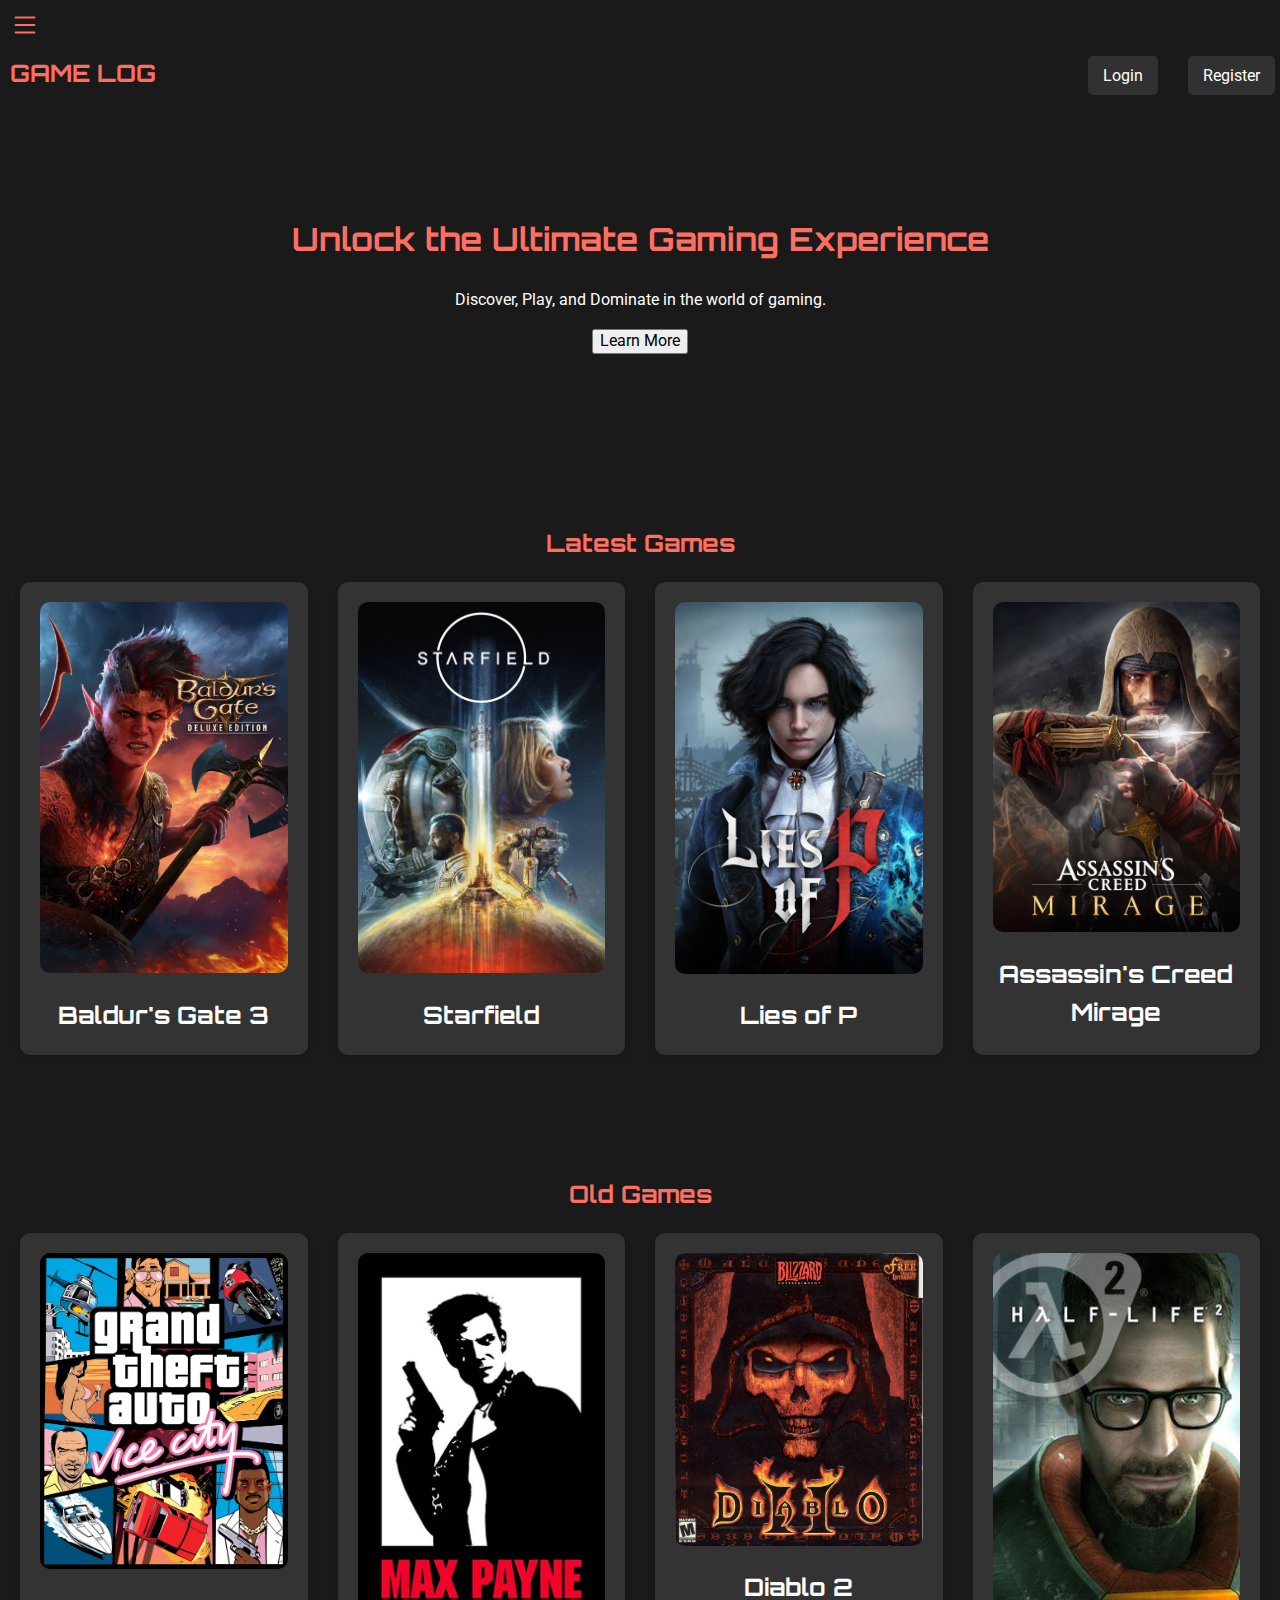
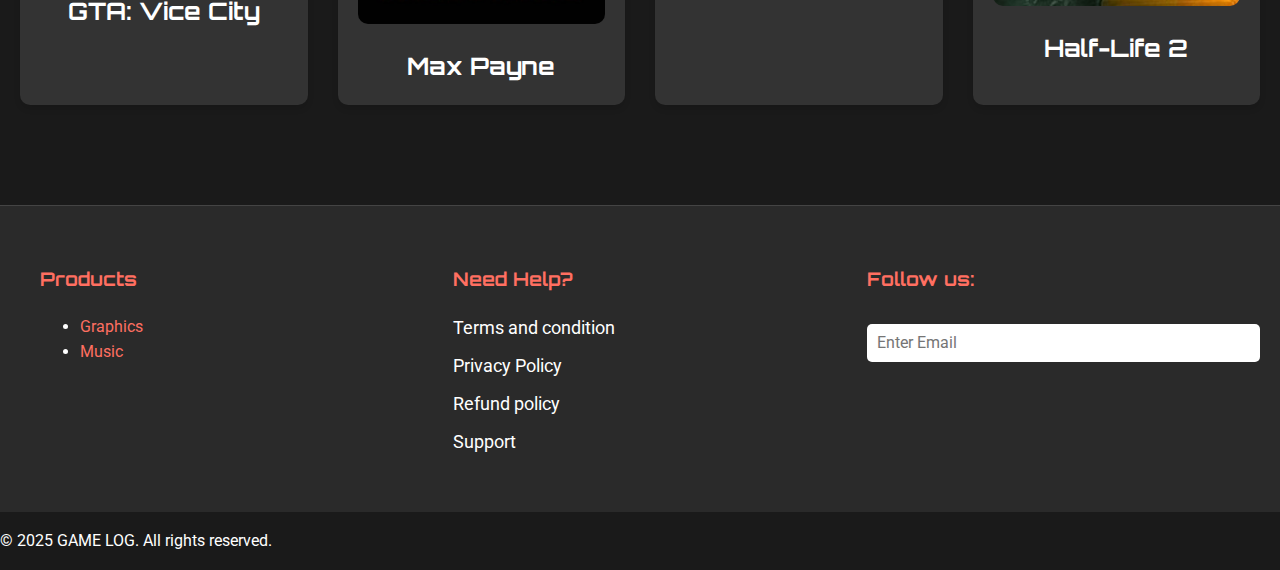
==== FrontEnd/public/index.html @ d9a61497 "fixes" ====
<!DOCTYPE html>
<html lang="en">
<head>
    <meta charset="UTF-8">
    <meta name="viewport" content="width=device-width, initial-scale=1.0">
    <title>Game Log</title>
    <link rel="icon" type="image/x-icon" href="/FrontEnd/public/images/favicon.ico">
    <link rel="stylesheet" href="/FrontEnd/views/layout.css"> <!----  layout.css ПЕРВЫМ -->
    <link rel="stylesheet" href="/FrontEnd/views/styles.css">
    <link href="https://fonts.googleapis.com/css2?family=Orbitron:wght@400;700&family=Roboto:wght@300;400;700&display=swap" rel="stylesheet">
</head>
<body>
    <header>
        <button class="header__menu-toggle" id="menuToggle" aria-label="Toggle Navigation Menu">
            <svg xmlns="http://www.w3.org/2000/svg" width="30" height="30" fill="currentColor" class="bi bi-list" viewBox="0 0 16 16">
                <path fill-rule="evenodd" d="M2.5 12a.5.5 0 0 1 .5-.5h10a.5.5 0 0 1 0 1H3a.5.5 0 0 1-.5-.5zm0-4a.5.5 0 0 1 .5-.5h10a.5.5 0 0 1 0 1H3a.5.5 0 0 1-.5-.5zm0-4a.5.5 0 0 1 .5-.5h10a.5.5 0 0 1 0 1H3a.5.5 0 0 1-.5-.5z"/>
            </svg>
        </button>
        <nav class = "header__nav">
            <a href="/FrontEnd/public/index.html" class="header__logo">GAME LOG</a>
            <ul id="user-nav" class = "header__nav-list">
                <li id="login-button" class = "header__nav-item"><a href="/FrontEnd/public/login.html" class = "header__nav-link">Login</a></li>
                <li id="register-button" class = "header__nav-item"><a href="/FrontEnd/public/register.html" class = "header__nav-link">Register</a></li>
            </ul>
        </nav>
    </header>

    <!-- Sidebar -->
    <aside class="sidebar" id="sidebar">
        <ul class = "sidebar__list">
            <li class = "sidebar__item"><a href="/FrontEnd/public/index.html" class = "sidebar__link">Home</a></li>
            <li class = "sidebar__item"><a href="/FrontEnd/public/allgames.html" class = "sidebar__link">All Games</a></li>
            <li class = "sidebar__item"><a href="/FrontEnd/public/cart.html" class = "sidebar__link">Cart</a></li>
            <li class = "sidebar__item"><a href="/FrontEnd/public/library.html" class = "sidebar__link">Your Account</a></li>
        </ul>
    </aside>

    <div class="container">
      <div class="hero">
          <h1>Unlock the Ultimate Gaming Experience</h1>
          <p>Discover, Play, and Dominate in the world of gaming.</p>
          <button>Learn More</button>
      </div>

      <section class="latest-games">
          <h2>Latest Games</h2>
          <div class="games-grid latest-games__games-grid">
              <div class="game-card latest-games__game-card">
                  <img src="/FrontEnd/images/Baldur's Gate 3.avif" alt="Baldur's Gate 3">
                  <h3>Baldur's Gate 3</h3>
              </div>
              <div class="game-card latest-games__game-card">
                  <img src="/FrontEnd/images/Starfield.jpg" alt="Starfield">
                  <h3>Starfield</h3>
              </div>
              <div class="game-card latest-games__game-card">
                  <img src="/FrontEnd/images/Lies_of_P_logo.jpeg" alt="Lies of P">
                  <h3>Lies of P</h3>
              </div>
              <div class="game-card latest-games__game-card">
                  <img src="/FrontEnd/images/AC_mirage.webp" alt="Assassin's Creed Mirage">
                  <h3>Assassin's Creed Mirage</h3>
              </div>
          </div>
      </section>

      <section class="old-games">
          <h2>Old Games</h2>
          <div class="games-grid old-games__games-grid">
              <div class="game-card old-games__game-card">
                  <img src="/FrontEnd/images/GTA-VC.jpg" alt="GTA: Vice City">
                  <h3>GTA: Vice City</h3>
              </div>
              <div class="game-card old-games__game-card">
                  <img src="/FrontEnd/images/Max Payne.jpg" alt="Max Payne">
                  <h3>Max Payne</h3>
              </div>
              <div class="game-card old-games__game-card">
                  <img src="/FrontEnd/images/diablo2.jpg" alt="Diablo 2">
                  <h3>Diablo 2</h3>
              </div>
              <div class="game-card old-games__game-card">
                  <img src="/FrontEnd/images/HL2.jpg" alt="Half-Life 2">
                  <h3>Half-Life 2</h3>
              </div>
          </div>
      </section>
    </div>

    <footer>
        <div class="footer-menu footer__menu">
            <div class="footer-column footer__column">
                <h3>Products</h3>
                <ul>
                    <li><a href="#">Graphics</a></li>
                    <li><a href="#">Music</a></li>
                </ul>
            </div>
            <div class="footer-column footer__column">
                <h3>Need Help?</h3>
                <ul class = "footer__list">
                    <li class = "footer__item"><a href="#" class = "footer__link">Terms and condition</a></li>
                    <li class = "footer__item"><a href="#" class = "footer__link">Privacy Policy</a></li>
                    <li class = "footer__item"><a href="#" class = "footer__link">Refund policy</a></li>
                    <li class = "footer__item"><a href="#" class = "footer__link">Support</a></li>
                </ul>
            </div>
            <div class="footer-column footer__column">
                <h3>Follow us:</h3>
                <input type="email" placeholder="Enter Email" class = "footer__input">
            </div>
        </div>
        <p>© 2025 GAME LOG. All rights reserved.</p>
    </footer>

    <script src="/FrontEnd/scripts/app.js"></script>
</body>
</html>
---- FrontEnd/views/layout.css ----
/*! normalize.css v8.0.1 | MIT License | github.com/necolas/normalize.css */
 html {
    line-height: 1.15; /* 1 */
    -webkit-text-size-adjust: 100%; /* 2 */
  }
  
  body {
    margin: 0;
  }
  main {
    display: block;
  }
  h1 {
    font-size: 2em;
    margin: 0.67em 0;
  }
  hr {
    box-sizing: content-box; /* 1 */
    height: 0; /* 1 */
    overflow: visible; /* 2 */
  } 
  pre {
    font-family: monospace, monospace; /* 1 */
    font-size: 1em; /* 2 */
  }
  a {
    background-color: transparent;
  }
  abbr[title] {
    border-bottom: none; /* 1 */
    text-decoration: underline; /* 2 */
    text-decoration: underline dotted; /* 2 */
  }
  b,
  strong {
    font-weight: bolder;
  }
  code,
  kbd,
  samp {
    font-family: monospace, monospace; /* 1 */
    font-size: 1em; /* 2 */
  }
  small {
    font-size: 80%;
  }
  sub,
  sup {
    font-size: 75%;
    line-height: 0;
    position: relative;
    vertical-align: baseline;
  }
  
  sub {
    bottom: -0.25em;
  }
  
  sup {
    top: -0.5em;
  }
  img {
    border-style: none;
  } 
  button,
  input,
  optgroup,
  select,
  textarea {
    font-family: inherit; /* 1 */
    font-size: 100%; /* 1 */
    line-height: 1.15; /* 1 */
    margin: 0; /* 2 */
  } 
  button,
  input { /* 1 */
    overflow: visible;
  }
  button,
  select { /* 1 */
    text-transform: none;
  } 
  [type="button"],
  [type="reset"],
  [type="submit"],
  button {
    -webkit-appearance: button;
  } 
  [type="button"]::-moz-focus-inner,
  [type="reset"]::-moz-focus-inner,
  [type="submit"]::-moz-focus-inner,
  button::-moz-focus-inner {
    border-style: none;
    padding: 0;
  } 
  [type="button"]:-moz-focusring,
  [type="reset"]:-moz-focusring,
  [type="submit"]:-moz-focusring,
  button:-moz-focusring {
    outline: 1px dotted ButtonText;
  } 
  fieldset {
    padding: 0.35em 0.75em 0.625em;
  } 
  legend {
    box-sizing: border-box; /* 1 */
    color: inherit; /* 2 */
    display: table; /* 1 */
    max-width: 100%; /* 1 */
    padding: 0; /* 3 */
    white-space: normal; /* 1 */
  } 
  progress {
    vertical-align: baseline;
  }
  textarea {
    overflow: auto;
  }
  [type="checkbox"],
  [type="radio"] {
    box-sizing: border-box; /* 1 */
    padding: 0; /* 2 */
  } 
  [type="number"]::-webkit-inner-spin-button,
  [type="number"]::-webkit-outer-spin-button {
    height: auto;
  }
  [type="search"] {
    -webkit-appearance: textfield; /* 1 */
    outline-offset: -2px; /* 2 */
  } 
  [type="search"]::-webkit-search-decoration {
    -webkit-appearance: none;
  } 
  ::-webkit-file-upload-button {
    -webkit-appearance: button; /* 1 */
    font: inherit; /* 2 */
  } 
  details {
    display: block;
  } 
  summary {
    display: list-item;
  }
  template {
    display: none;
  }

  [hidden] {
    display: none;
  }

/* CSS Variables */
:root {
    --primary-color: #ff6f61;
    --secondary-color: #333;
    --background-color: #1a1a1a;
    --background-color-secondary: #2a2a2a;
    --text-color: #fff;
    --text-color-light: #ccc;
    --text-color-error: #dc3545;
    --font-size-base: 16px;
    --font-family-primary: 'Roboto', sans-serif;
    --font-family-secondary: 'Orbitron', sans-serif;
    --border-radius: 5px;
    --border-radius-large: 10px;
    --border-radius-xlarge: 15px;
    --box-shadow: 0 4px 6px rgba(0, 0, 0, 0.1);
    --box-shadow-hover: 0 8px 12px rgba(0, 0, 0, 0.2);
    --transition: 0.3s ease;
}

/* Global Styles */
body {
    font-family: var(--font-family-primary);
    background-color: var(--background-color);
    color: var(--text-color);
    line-height: 1.6;
    margin: 0;
    padding: 0;
}

a {
    color: var(--primary-color);
    text-decoration: none;
    transition: color var(--transition);
}

a:hover {
    color: #e65a50;
}

h1, h2, h3 {
    font-family: var(--font-family-secondary);
    color: var(--primary-color);
}

/* Header Styles */
.header {
    background: linear-gradient(135deg, var(--background-color), var(--secondary-color));
    padding: 20px;
    box-shadow: var(--box-shadow);
    display: flex;
    justify-content: space-between;
    align-items: center;
    position: relative; /*  Добавлено */
    z-index: 1001;      /*  Добавлено */
}

.header__menu-toggle {
    background: none;
    border: none;
    cursor: pointer;
    padding: 10px;
    margin-right: 10px;
    position: relative;
    z-index: 10;
}

.header__menu-toggle svg {
    fill: var(--text-color);
    transition: fill var(--transition);
}

.header__menu-toggle:hover svg {
    fill: var(--primary-color);
}

.header__nav {
    display: flex;
    align-items: center;
    position: relative;
    flex-grow: 1;
    justify-content: space-between;
}

.header__logo {
    font-family: var(--font-family-secondary);
    font-size: 24px;
    font-weight: 700;
    color: var(--primary-color);
    margin-left: 10px;
    text-align: center;
    text-decoration: none;
}

.header__nav-list {
    list-style-type: none;
    margin: 0;
    padding: 0;
    display: flex;
    gap: 20px;
}

.header__nav-item {
    margin-top: 5px;
}

.header__nav-link {
    color: var(--text-color);
    text-decoration: none;
    font-weight: 400;
    padding: 10px 15px;
    background-color: rgba(255, 255, 255, 0.1);
    border-radius: var(--border-radius);
    transition: background-color var(--transition);
    margin: 0 5px;
}

.header__nav-link:hover {
    color: var(--primary-color);
    background-color: var(--primary-color);
}

/* Sidebar Styles */
.sidebar {
    position: fixed;
    top: 0;
    left: -250px;
    width: 250px;
    height: 100%;
    background-color: var(--background-color-secondary);
    padding-top: 20px;
    transition: left var(--transition);
    z-index: 1000;
}

.sidebar.open {
    left: 0;
}

.sidebar__list {
    list-style-type: none;
    margin: 0;
    padding: 0;
}

.sidebar__item {
    margin: 10px 0;
}

.sidebar__link {
    display: block;
    color: var(--text-color);
    text-decoration: none;
    padding: 15px;
    font-size: 1.2em;
    transition: background-color var(--transition);
}

.sidebar__link:hover {
    background-color: var(--primary-color);
}

/* Footer Styles */
.footer {
    text-align: center;
    padding: 20px;
    background-color: var(--secondary-color);
    color: var(--text-color);
    margin-top: 50px;
}

.footer__menu {
    display: flex;
    justify-content: space-between;
    padding: 40px 20px;
    background-color: var(--background-color-secondary);
    border-top: 1px solid #444;
    margin-top: 50px;
}

.footer__column {
    flex: 1;
    padding: 0 20px;
}

.footer__column-title {
    font-size: 1.5em;
    margin-bottom: 20px;
    color: var(--primary-color);
    font-family: var(--font-family-secondary);
}

.footer__list {
    list-style-type: none;
    padding: 0;
}

.footer__item {
    margin: 10px 0;
}

.footer__link {
    color: var(--text-color);
    text-decoration: none;
    font-size: 1.1em;
    transition: color var(--transition);
}

.footer__link:hover {
    color: var(--primary-color);
}

.footer__input {
    width: 100%;
    padding: 10px;
    border: none;
    border-radius: var(--border-radius);
    font-size: 1em;
    margin-top: 10px;
}

/* Search Container Styles */
.search-container {
    display: flex;
    align-items: center;
    border-radius: var(--border-radius);
    overflow: hidden;
    border: 1px solid #444;
    transition: border-color var(--transition);
    margin-left: auto;
}

.search-container:focus-within {
    border-color: var(--primary-color);
}

.search-container__input {
    padding: 10px 15px;
    border: none;
    background-color: transparent;
    color: var(--text-color);
    font-size: 1em;
    flex-grow: 1;
}

.search-container__input::placeholder {
    color: var(--text-color-light);
}

.search-container__input:focus {
    outline: none;
}

.search-container__button {
    padding: 10px;
    border: none;
    background-color: transparent;
    color: var(--text-color);
    cursor: pointer;
    transition: background-color var(--transition);
}

.search-container__button:hover {
    background-color: var(--secondary-color);
}

.search-container__button svg {
    fill: var(--text-color);
}
---- FrontEnd/views/styles.css ----
/* Hero section */
.hero {
    text-align: center;
    padding: 100px 20px;
    background: url('/FrontEnd/images/hero-bg.jpg') no-repeat center center/cover;
    color: var(--text-color);
}

.hero__title {
    font-size: 3em;
    margin: 0;
    font-family: var(--font-family-secondary);
}

.hero__paragraph {
    font-size: 1.5em;
    margin: 20px 0;
}

.hero__button {
    padding: 15px 30px;
    font-size: 1.2em;
    background-color: var(--primary-color);
    color: var(--text-color);
    border: none;
    border-radius: var(--border-radius);
    cursor: pointer;
    transition: background-color var(--transition);
}

.hero__button:hover {
    background-color: #e65a50;
}

/* Latest games section */
.latest-games {
    padding: 50px 20px;
    text-align: center;
}

.latest-games__title {
    font-size: 2.5em;
    margin-bottom: 40px;
    font-family: var(--font-family-secondary);
}

.latest-games .games-grid {
    display: grid;
    grid-template-columns: repeat(auto-fit, minmax(250px, 1fr));
    gap: 30px;
}

.latest-games .game-card {
    background-color: var(--secondary-color);
    padding: 20px;
    border-radius: var(--border-radius-large);
    box-shadow: var(--box-shadow);
    transition: transform var(--transition), box-shadow var(--transition);
}

.latest-games .game-card:hover {
    transform: translateY(-10px);
    box-shadow: var(--box-shadow-hover);
}

.latest-games .game-card img {
    width: 100%;
    border-radius: var(--border-radius-large);
}

.latest-games .game-card h3 {
    margin: 15px 0 0;
    font-size: 1.5em;
    color: var(--text-color);
}

/* Old games section */
.old-games {
    padding: 50px 20px;
    text-align: center;
}

.old-games__title {
    font-size: 2.5em;
    margin-bottom: 40px;
    font-family: var(--font-family-secondary);
}

.old-games .games-grid {
    display: grid;
    grid-template-columns: repeat(auto-fit, minmax(250px, 1fr));
    gap: 30px;
}

.old-games .game-card {
    background-color: var(--secondary-color);
    padding: 20px;
    border-radius: var(--border-radius-large);
    box-shadow: var(--box-shadow);
    transition: transform var(--transition), box-shadow var(--transition);
}

.old-games .game-card:hover {
    transform: translateY(-10px);
    box-shadow: var(--box-shadow-hover);
}

.old-games .game-card img {
    width: 100%;
    border-radius: var(--border-radius-large);
}

.old-games .game-card h3 {
    margin: 15px 0 0;
    font-size: 1.5em;
    color: var(--text-color);
}
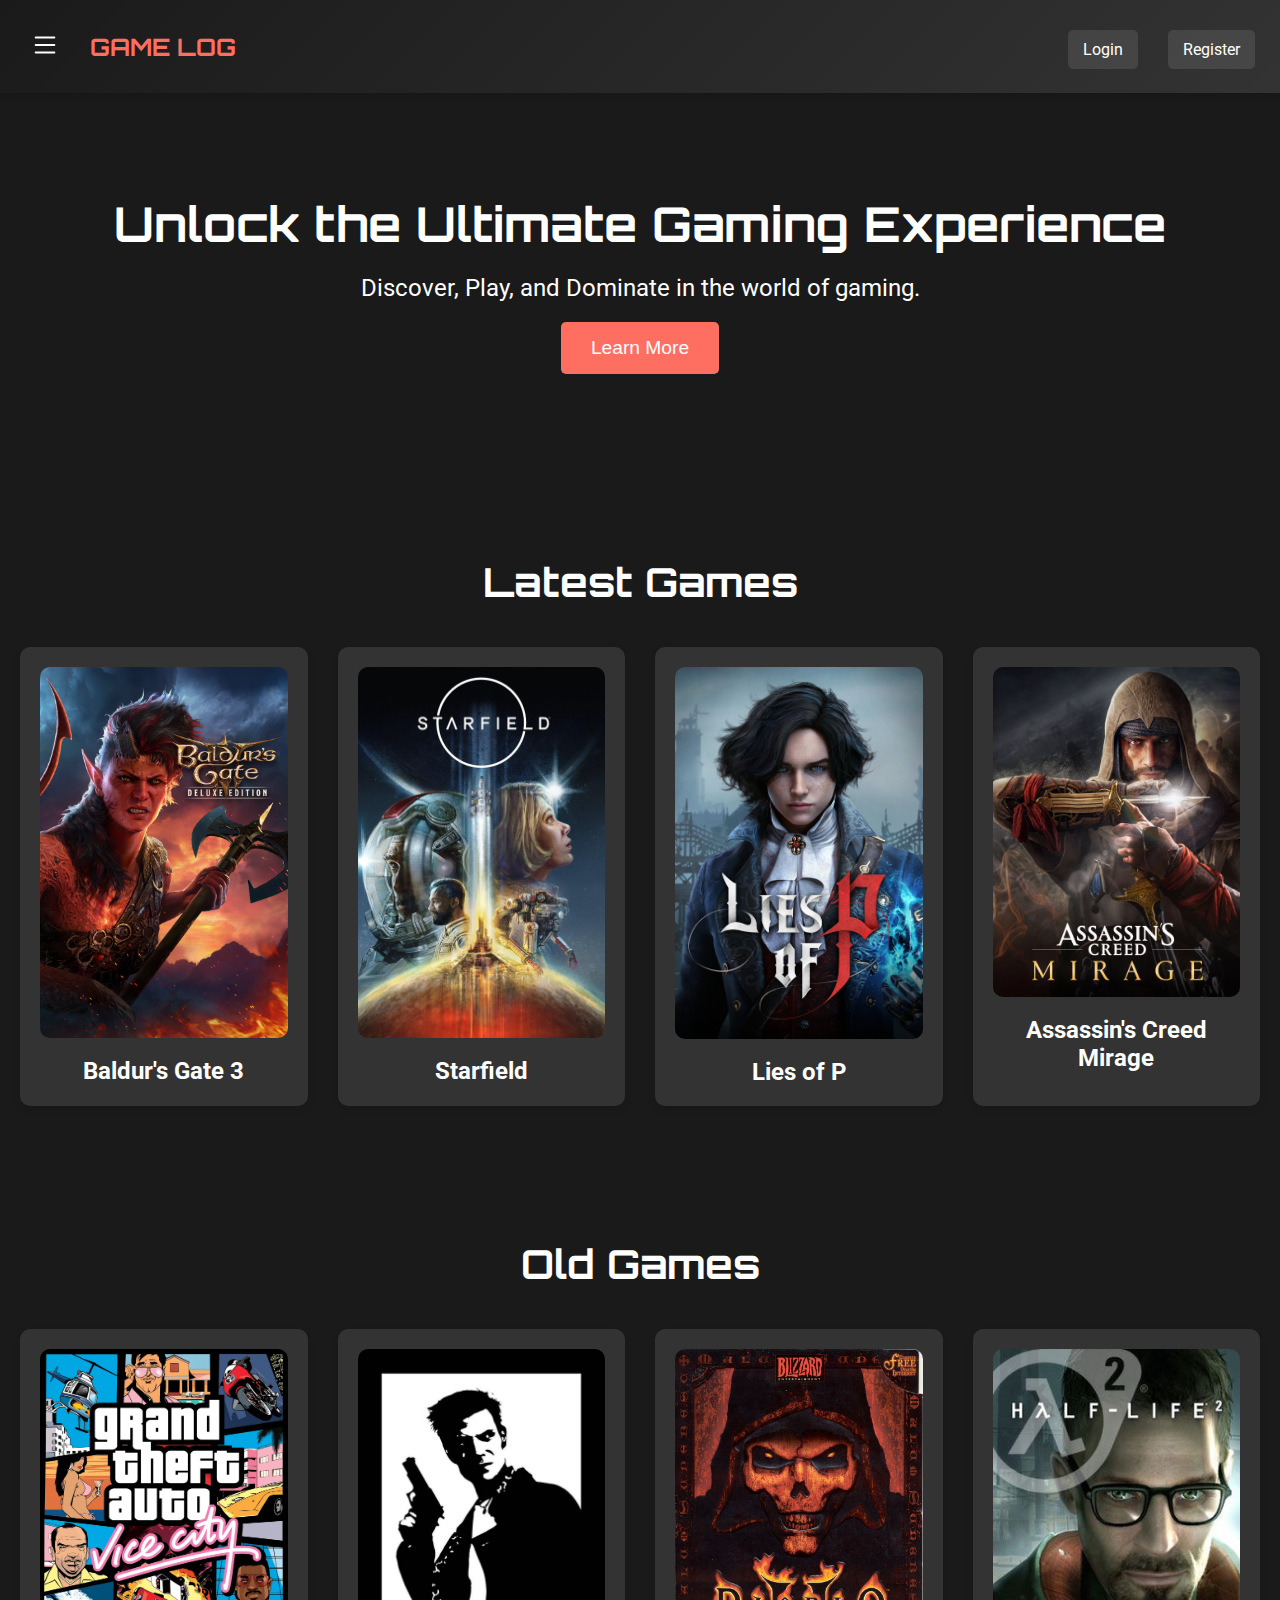
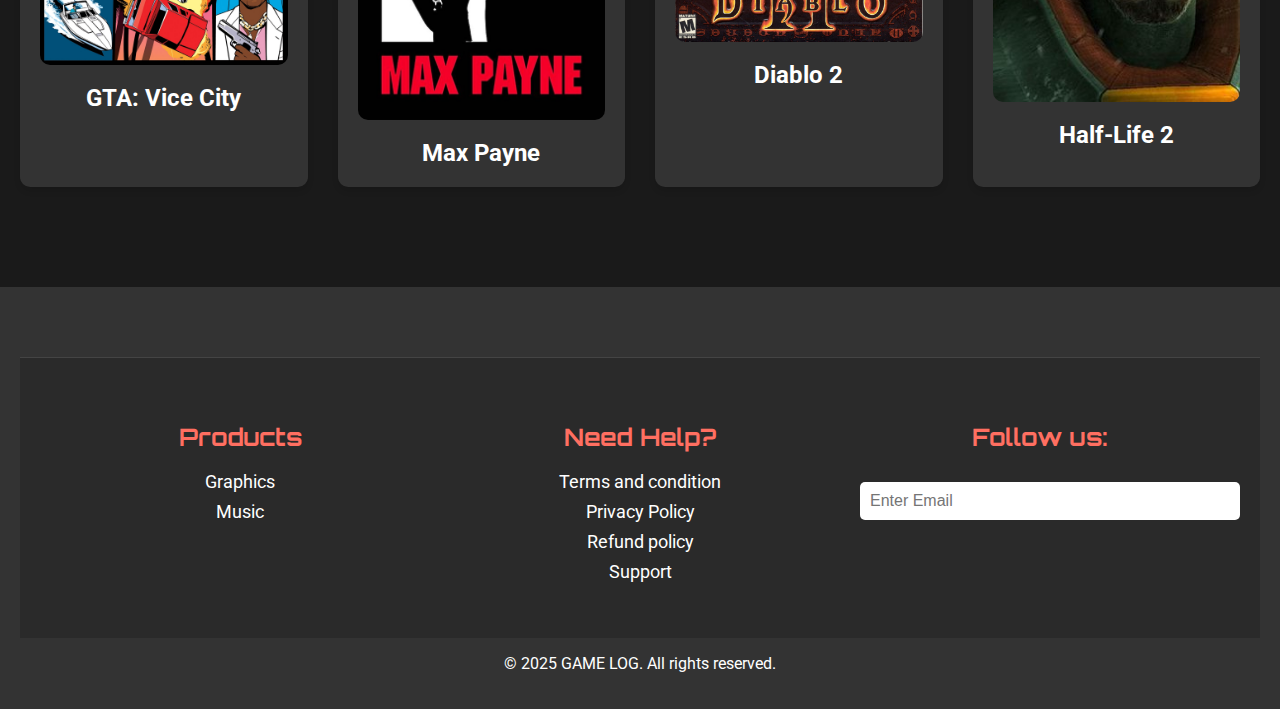
==== commit 9066fff7: "Fix bugs and rollback changes" ====
--- a/FrontEnd/public/index.html
+++ b/FrontEnd/public/index.html
@@ -5,109 +5,106 @@
     <meta name="viewport" content="width=device-width, initial-scale=1.0">
     <title>Game Log</title>
     <link rel="icon" type="image/x-icon" href="/FrontEnd/public/images/favicon.ico">
-    <link rel="stylesheet" href="/FrontEnd/views/layout.css"> <!----  layout.css ПЕРВЫМ -->
     <link rel="stylesheet" href="/FrontEnd/views/styles.css">
     <link href="https://fonts.googleapis.com/css2?family=Orbitron:wght@400;700&family=Roboto:wght@300;400;700&display=swap" rel="stylesheet">
 </head>
 <body>
     <header>
-        <button class="header__menu-toggle" id="menuToggle" aria-label="Toggle Navigation Menu">
+        <button class="menu-toggle" id="menuToggle" aria-label="Toggle Navigation Menu">
             <svg xmlns="http://www.w3.org/2000/svg" width="30" height="30" fill="currentColor" class="bi bi-list" viewBox="0 0 16 16">
                 <path fill-rule="evenodd" d="M2.5 12a.5.5 0 0 1 .5-.5h10a.5.5 0 0 1 0 1H3a.5.5 0 0 1-.5-.5zm0-4a.5.5 0 0 1 .5-.5h10a.5.5 0 0 1 0 1H3a.5.5 0 0 1-.5-.5zm0-4a.5.5 0 0 1 .5-.5h10a.5.5 0 0 1 0 1H3a.5.5 0 0 1-.5-.5z"/>
             </svg>
         </button>
-        <nav class = "header__nav">
-            <a href="/FrontEnd/public/index.html" class="header__logo">GAME LOG</a>
-            <ul id="user-nav" class = "header__nav-list">
-                <li id="login-button" class = "header__nav-item"><a href="/FrontEnd/public/login.html" class = "header__nav-link">Login</a></li>
-                <li id="register-button" class = "header__nav-item"><a href="/FrontEnd/public/register.html" class = "header__nav-link">Register</a></li>
+        <nav>
+            <a href="/FrontEnd/public/index.html" class="logo">GAME LOG</a>
+            <ul id="user-nav">
+                <li id="login-button"><a href="/FrontEnd/public/login.html">Login</a></li>
+                <li id="register-button"><a href="/FrontEnd/public/register.html">Register</a></li>
             </ul>
         </nav>
     </header>
 
     <!-- Sidebar -->
     <aside class="sidebar" id="sidebar">
-        <ul class = "sidebar__list">
-            <li class = "sidebar__item"><a href="/FrontEnd/public/index.html" class = "sidebar__link">Home</a></li>
-            <li class = "sidebar__item"><a href="/FrontEnd/public/allgames.html" class = "sidebar__link">All Games</a></li>
-            <li class = "sidebar__item"><a href="/FrontEnd/public/cart.html" class = "sidebar__link">Cart</a></li>
-            <li class = "sidebar__item"><a href="/FrontEnd/public/library.html" class = "sidebar__link">Your Account</a></li>
+        <ul>
+            <li><a href="/FrontEnd/public/index.html">Home</a></li>
+            <li><a href="/FrontEnd/public/allgames.html">All Games</a></li>
+            <li><a href="/FrontEnd/public/cart.html">Cart</a></li>
+            <li><a href="/FrontEnd/public/library.html">Your Account</a></li>
         </ul>
     </aside>
 
-    <div class="container">
-      <div class="hero">
-          <h1>Unlock the Ultimate Gaming Experience</h1>
-          <p>Discover, Play, and Dominate in the world of gaming.</p>
-          <button>Learn More</button>
-      </div>
-
-      <section class="latest-games">
-          <h2>Latest Games</h2>
-          <div class="games-grid latest-games__games-grid">
-              <div class="game-card latest-games__game-card">
-                  <img src="/FrontEnd/images/Baldur's Gate 3.avif" alt="Baldur's Gate 3">
-                  <h3>Baldur's Gate 3</h3>
-              </div>
-              <div class="game-card latest-games__game-card">
-                  <img src="/FrontEnd/images/Starfield.jpg" alt="Starfield">
-                  <h3>Starfield</h3>
-              </div>
-              <div class="game-card latest-games__game-card">
-                  <img src="/FrontEnd/images/Lies_of_P_logo.jpeg" alt="Lies of P">
-                  <h3>Lies of P</h3>
-              </div>
-              <div class="game-card latest-games__game-card">
-                  <img src="/FrontEnd/images/AC_mirage.webp" alt="Assassin's Creed Mirage">
-                  <h3>Assassin's Creed Mirage</h3>
-              </div>
-          </div>
-      </section>
-
-      <section class="old-games">
-          <h2>Old Games</h2>
-          <div class="games-grid old-games__games-grid">
-              <div class="game-card old-games__game-card">
-                  <img src="/FrontEnd/images/GTA-VC.jpg" alt="GTA: Vice City">
-                  <h3>GTA: Vice City</h3>
-              </div>
-              <div class="game-card old-games__game-card">
-                  <img src="/FrontEnd/images/Max Payne.jpg" alt="Max Payne">
-                  <h3>Max Payne</h3>
-              </div>
-              <div class="game-card old-games__game-card">
-                  <img src="/FrontEnd/images/diablo2.jpg" alt="Diablo 2">
-                  <h3>Diablo 2</h3>
-              </div>
-              <div class="game-card old-games__game-card">
-                  <img src="/FrontEnd/images/HL2.jpg" alt="Half-Life 2">
-                  <h3>Half-Life 2</h3>
-              </div>
-          </div>
-      </section>
+    <div class="hero">
+        <h1>Unlock the Ultimate Gaming Experience</h1>
+        <p>Discover, Play, and Dominate in the world of gaming.</p>
+        <button>Learn More</button>
     </div>
 
+    <section class="latest-games">
+        <h2>Latest Games</h2>
+        <div class="games-grid">
+            <div class="game-card">
+                <img src="/FrontEnd/images/Baldur's Gate 3.avif" alt="Baldur's Gate 3">
+                <h3>Baldur's Gate 3</h3>
+            </div>
+            <div class="game-card">
+                <img src="/FrontEnd/images/Starfield.jpg" alt="Starfield">
+                <h3>Starfield</h3>
+            </div>
+            <div class="game-card">
+                <img src="/FrontEnd/images/Lies_of_P_logo.jpeg" alt="Lies of P">
+                <h3>Lies of P</h3>
+            </div>
+            <div class="game-card">
+                <img src="/FrontEnd/images/AC_mirage.webp" alt="Assassin's Creed Mirage">
+                <h3>Assassin's Creed Mirage</h3>
+            </div>
+        </div>
+    </section>
+
+    <section class="old-games">
+        <h2>Old Games</h2>
+        <div class="games-grid">
+            <div class="game-card">
+                <img src="/FrontEnd/images/GTA-VC.jpg" alt="GTA: Vice City">
+                <h3>GTA: Vice City</h3>
+            </div>
+            <div class="game-card">
+                <img src="/FrontEnd/images/Max Payne.jpg" alt="Max Payne">
+                <h3>Max Payne</h3>
+            </div>
+            <div class="game-card">
+                <img src="/FrontEnd/images/diablo2.jpg" alt="Diablo 2">
+                <h3>Diablo 2</h3>
+            </div>
+            <div class="game-card">
+                <img src="/FrontEnd/images/HL2.jpg" alt="Half-Life 2">
+                <h3>Half-Life 2</h3>
+            </div>
+        </div>
+    </section>
+
     <footer>
-        <div class="footer-menu footer__menu">
-            <div class="footer-column footer__column">
+        <div class="footer-menu">
+            <div class="footer-column">
                 <h3>Products</h3>
                 <ul>
                     <li><a href="#">Graphics</a></li>
                     <li><a href="#">Music</a></li>
                 </ul>
             </div>
-            <div class="footer-column footer__column">
+            <div class="footer-column">
                 <h3>Need Help?</h3>
-                <ul class = "footer__list">
-                    <li class = "footer__item"><a href="#" class = "footer__link">Terms and condition</a></li>
-                    <li class = "footer__item"><a href="#" class = "footer__link">Privacy Policy</a></li>
-                    <li class = "footer__item"><a href="#" class = "footer__link">Refund policy</a></li>
-                    <li class = "footer__item"><a href="#" class = "footer__link">Support</a></li>
+                <ul>
+                    <li><a href="#">Terms and condition</a></li>
+                    <li><a href="#">Privacy Policy</a></li>
+                    <li><a href="#">Refund policy</a></li>
+                    <li><a href="#">Support</a></li>
                 </ul>
             </div>
-            <div class="footer-column footer__column">
+            <div class="footer-column">
                 <h3>Follow us:</h3>
-                <input type="email" placeholder="Enter Email" class = "footer__input">
+                <input type="email" placeholder="Enter Email">
             </div>
         </div>
         <p>© 2025 GAME LOG. All rights reserved.</p>
--- a/FrontEnd/views/styles.css
+++ b/FrontEnd/views/styles.css
@@ -1,34 +1,178 @@
+/* Global styles */
+body {
+    font-family: 'Roboto', sans-serif;
+    margin: 0;
+    padding: 0;
+    background-color: #1a1a1a;
+    color: #fff;
+}
+
+header {
+    background: linear-gradient(135deg, #1a1a1a, #333);
+    padding: 20px;
+    box-shadow: 0 4px 6px rgba(0, 0, 0, 0.1);
+    position: relative;
+    display: flex;
+    justify-content: space-between;
+    align-items: center;
+}
+
+
+/* Styles for the menu toggle button */
+header .menu-toggle {
+    background: none;
+    border: none;
+    cursor: pointer;
+    padding: 10px;
+    margin-right: 10px;
+    position: relative;
+    z-index: 10; /*Ensure button is above other elements*/
+}
+
+header .menu-toggle svg {
+    fill: #fff;
+    transition: fill 0.3s;
+}
+
+header .menu-toggle:hover svg {
+    fill: #ff6f61;
+}
+
+nav {
+    display: flex;
+    align-items: center;
+    position: relative;
+    flex-grow: 1;
+    justify-content: space-between;
+}
+
+nav .logo {
+    font-family: 'Orbitron', sans-serif;
+    font-size: 24px;
+    font-weight: 700;
+    color: #ff6f61;
+    margin-left: 10px;
+    text-align: center;
+    text-decoration: none;
+}
+
+nav ul {
+    list-style-type: none;
+    margin: 0;
+    padding: 0;
+    display: flex;
+    gap: 20px;
+}
+nav ul li {
+    margin-top: 5px;
+}
+
+nav ul li a {
+    color: #fff;
+    text-decoration: none;
+    font-weight: 400;
+    transition: color 0.3s;
+     padding: 10px 15px;
+    background-color: rgba(255, 255, 255, 0.1);
+    border-radius: 5px;
+    transition: background-color 0.3s;
+    margin: 0 5px;
+}
+
+nav ul li a:hover {
+    color: #ff6f61;
+    background-color: #ff6f61;
+}
+
+nav input {
+    padding: 5px;
+    border: none;
+    border-radius: 5px;
+}
+
+
+/* Sidebar */
+.sidebar {
+    position: fixed;
+    top: 0;
+    left: -250px;
+    width: 250px;
+    height: 100%;
+    background-color: #2a2a2a;
+    padding-top: 20px;
+    transition: left 0.3s ease;
+    z-index: 1000; /* Ensure the sidebar is on top */
+}
+
+.sidebar.open {
+    left: 0;
+}
+
+.sidebar ul {
+    list-style-type: none;
+    margin: 0;
+    padding: 0;
+}
+
+.sidebar ul li {
+    margin: 10px 0;
+}
+
+.sidebar ul li a {
+    display: block;
+    color: #fff;
+    text-decoration: none;
+    padding: 15px;
+    font-size: 1.2em;
+    transition: background-color 0.3s;
+}
+
+.sidebar ul li a:hover {
+    background-color: #ff6f61;
+}
+
+.sidebar .close-btn {
+    position: absolute;
+    top: 20px;
+    right: 20px;
+    font-size: 2em;
+    color: #fff;
+    background: none;
+    border: none;
+    cursor: pointer;
+}
+
 /* Hero section */
 .hero {
     text-align: center;
     padding: 100px 20px;
     background: url('/FrontEnd/images/hero-bg.jpg') no-repeat center center/cover;
-    color: var(--text-color);
-}
-
-.hero__title {
+    color: #fff;
+}
+
+.hero h1 {
     font-size: 3em;
     margin: 0;
-    font-family: var(--font-family-secondary);
-}
-
-.hero__paragraph {
+    font-family: 'Orbitron', sans-serif;
+}
+
+.hero p {
     font-size: 1.5em;
     margin: 20px 0;
 }
 
-.hero__button {
+.hero button {
     padding: 15px 30px;
     font-size: 1.2em;
-    background-color: var(--primary-color);
-    color: var(--text-color);
-    border: none;
-    border-radius: var(--border-radius);
+    background-color: #ff6f61;
+    color: #fff;
+    border: none;
+    border-radius: 5px;
     cursor: pointer;
-    transition: background-color var(--transition);
-}
-
-.hero__button:hover {
+    transition: background-color 0.3s;
+}
+
+.hero button:hover {
     background-color: #e65a50;
 }
 
@@ -38,40 +182,39 @@
     text-align: center;
 }
 
-.latest-games__title {
+.latest-games h2 {
     font-size: 2.5em;
     margin-bottom: 40px;
-    font-family: var(--font-family-secondary);
-}
-
-.latest-games .games-grid {
+    font-family: 'Orbitron', sans-serif;
+}
+
+.games-grid {
     display: grid;
     grid-template-columns: repeat(auto-fit, minmax(250px, 1fr));
     gap: 30px;
 }
 
-.latest-games .game-card {
-    background-color: var(--secondary-color);
+.game-card {
+    background-color: #333;
     padding: 20px;
-    border-radius: var(--border-radius-large);
-    box-shadow: var(--box-shadow);
-    transition: transform var(--transition), box-shadow var(--transition);
-}
-
-.latest-games .game-card:hover {
+    border-radius: 10px;
+    box-shadow: 0 4px 6px rgba(0, 0, 0, 0.1);
+    transition: transform 0.3s, box-shadow 0.3s;
+}
+
+.game-card:hover {
     transform: translateY(-10px);
-    box-shadow: var(--box-shadow-hover);
-}
-
-.latest-games .game-card img {
+    box-shadow: 0 8px 12px rgba(0, 0, 0, 0.2);
+}
+
+.game-card img {
     width: 100%;
-    border-radius: var(--border-radius-large);
-}
-
-.latest-games .game-card h3 {
+    border-radius: 10px;
+}
+
+.game-card h3 {
     margin: 15px 0 0;
     font-size: 1.5em;
-    color: var(--text-color);
 }
 
 /* Old games section */
@@ -80,38 +223,125 @@
     text-align: center;
 }
 
-.old-games__title {
+.old-games h2 {
     font-size: 2.5em;
     margin-bottom: 40px;
-    font-family: var(--font-family-secondary);
-}
-
-.old-games .games-grid {
-    display: grid;
-    grid-template-columns: repeat(auto-fit, minmax(250px, 1fr));
-    gap: 30px;
-}
-
-.old-games .game-card {
-    background-color: var(--secondary-color);
+    font-family: 'Orbitron', sans-serif;
+}
+
+.games-list {
+    display: flex;
+    justify-content: center;
+    gap: 20px;
+}
+
+.game-item {
+    background-color: #333;
+    padding: 15px 30px;
+    border-radius: 10px;
+    font-size: 1.2em;
+    box-shadow: 0 4px 6px rgba(0, 0, 0, 0.1);
+    transition: transform 0.3s, box-shadow 0.3s;
+}
+
+.game-item:hover {
+    transform: translateY(-5px);
+    box-shadow: 0 8px 12px rgba(0, 0, 0, 0.2);
+}
+
+/* Footer */
+.footer-menu {
+    display: flex;
+    justify-content: space-between;
+    padding: 40px 20px;
+    background-color: #2a2a2a;
+    border-top: 1px solid #444;
+    margin-top: 50px;
+}
+
+.footer-column {
+    flex: 1;
+    padding: 0 20px;
+}
+
+.footer-column h3 {
+    font-size: 1.5em;
+    margin-bottom: 20px;
+    color: #ff6f61;
+    font-family: 'Orbitron', sans-serif;
+}
+
+.footer-column ul {
+    list-style-type: none;
+    padding: 0;
+}
+
+.footer-column ul li {
+    margin: 10px 0;
+}
+
+.footer-column ul li a {
+    color: #fff;
+    text-decoration: none;
+    font-size: 1.1em;
+    transition: color 0.3s;
+}
+
+.footer-column ul li a:hover {
+    color: #ff6f61;
+}
+
+.footer-column input[type="email"] {
+    width: 100%;
+    padding: 10px;
+    border: none;
+    border-radius: 5px;
+    font-size: 1em;
+    margin-top: 10px;
+}
+
+/* Footer text */
+footer {
+    text-align: center;
     padding: 20px;
-    border-radius: var(--border-radius-large);
-    box-shadow: var(--box-shadow);
-    transition: transform var(--transition), box-shadow var(--transition);
-}
-
-.old-games .game-card:hover {
-    transform: translateY(-10px);
-    box-shadow: var(--box-shadow-hover);
-}
-
-.old-games .game-card img {
-    width: 100%;
-    border-radius: var(--border-radius-large);
-}
-
-.old-games .game-card h3 {
-    margin: 15px 0 0;
-    font-size: 1.5em;
-    color: var(--text-color);
+    background-color: #333;
+    color: #fff;
+    margin-top: 50px;
+}
+.carousel {
+    display: flex;
+    align-items: center;
+    position: relative;
+    overflow: hidden; /* Hide overflowing items */
+}
+
+
+.prev-btn,
+.next-btn {
+    background: none;
+    border: none;
+    cursor: pointer;
+    position: absolute;
+    top: 50%;
+    transform: translateY(-50%);
+    padding: 10px;
+    transition: background-color 0.3s;
+}
+
+.prev-btn {
+    left: 0;
+}
+
+.next-btn {
+    right: 0;
+}
+
+.prev-btn:hover,
+.next-btn:hover {
+    background-color: rgba(255, 255, 255, 0.1);
+}
+
+.prev-btn svg,
+.next-btn svg {
+    fill: #fff;
 }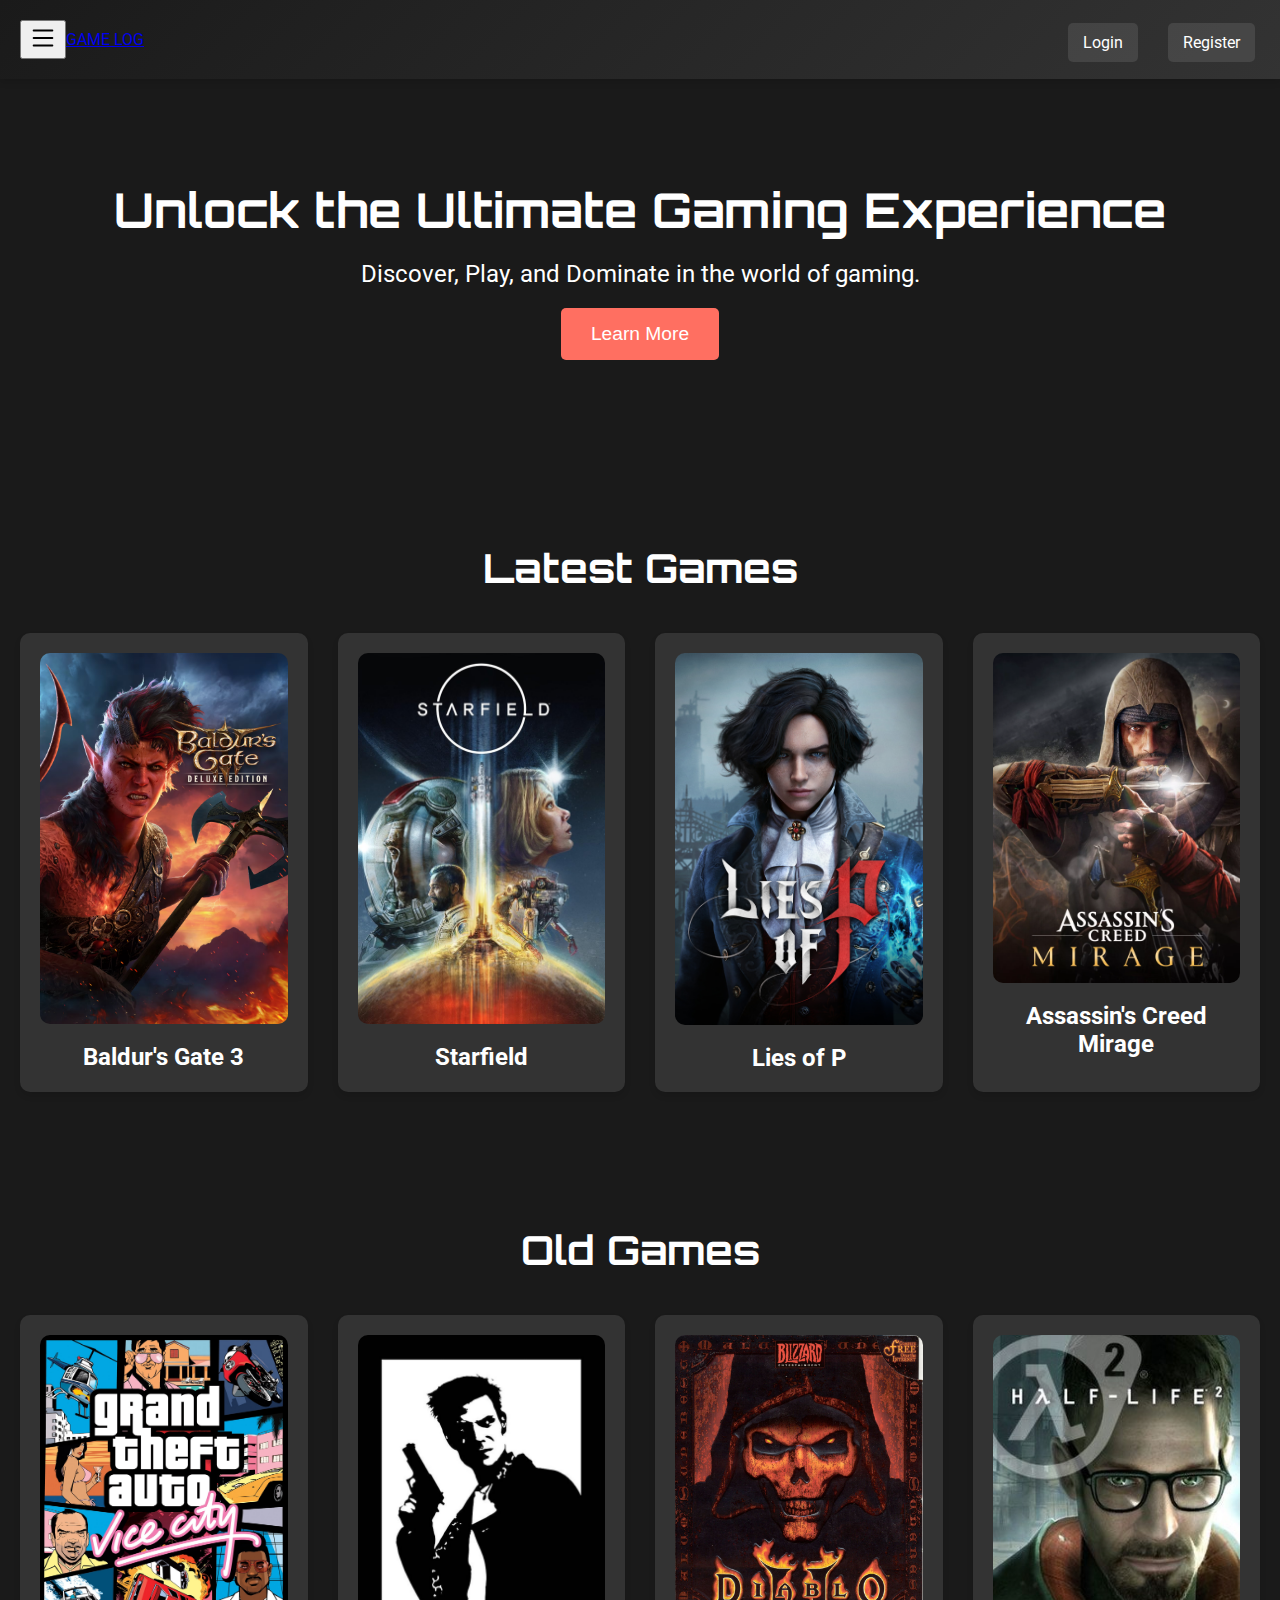
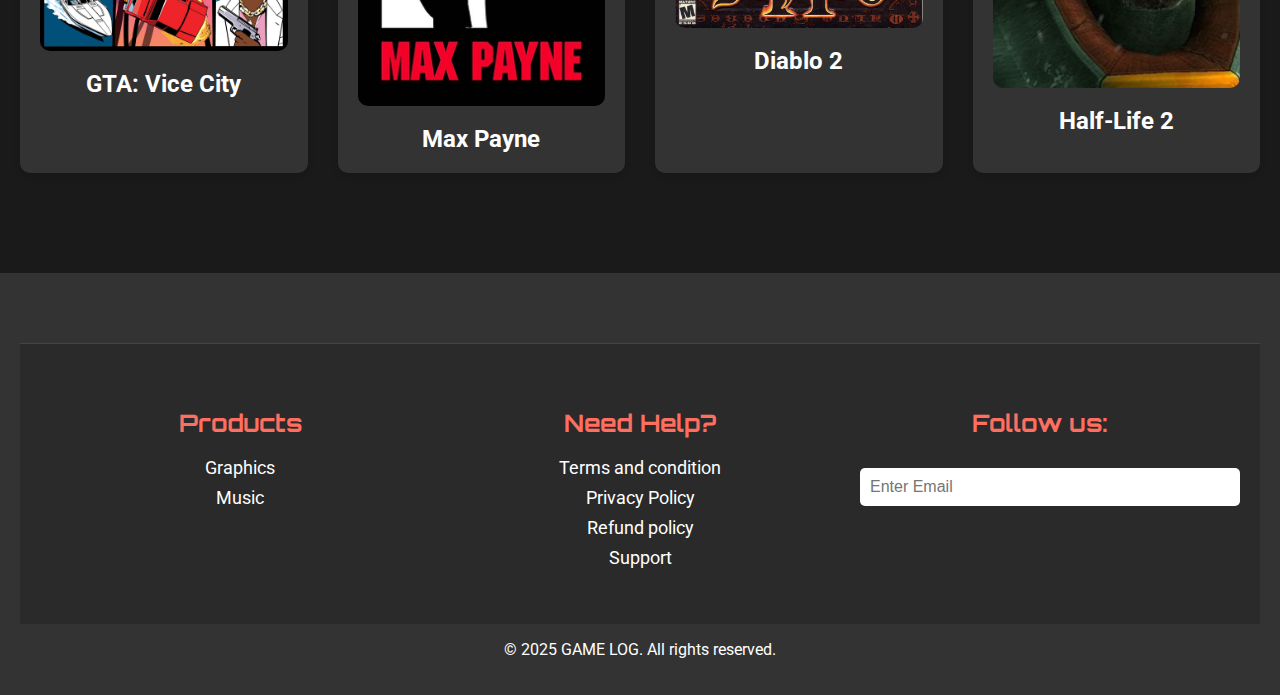
==== commit 2d8f74f0: "implemented-orderPage/paymentPage." ====
--- a/FrontEnd/public/index.html
+++ b/FrontEnd/public/index.html
@@ -5,106 +5,110 @@
     <meta name="viewport" content="width=device-width, initial-scale=1.0">
     <title>Game Log</title>
     <link rel="icon" type="image/x-icon" href="/FrontEnd/public/images/favicon.ico">
+    <link rel="stylesheet" href="/FrontEnd/views/layout.css"> <!----  layout.css ПЕРВЫМ -->
     <link rel="stylesheet" href="/FrontEnd/views/styles.css">
     <link href="https://fonts.googleapis.com/css2?family=Orbitron:wght@400;700&family=Roboto:wght@300;400;700&display=swap" rel="stylesheet">
 </head>
 <body>
     <header>
-        <button class="menu-toggle" id="menuToggle" aria-label="Toggle Navigation Menu">
+        <button class="header__menu-toggle" id="menuToggle" aria-label="Toggle Navigation Menu">
             <svg xmlns="http://www.w3.org/2000/svg" width="30" height="30" fill="currentColor" class="bi bi-list" viewBox="0 0 16 16">
                 <path fill-rule="evenodd" d="M2.5 12a.5.5 0 0 1 .5-.5h10a.5.5 0 0 1 0 1H3a.5.5 0 0 1-.5-.5zm0-4a.5.5 0 0 1 .5-.5h10a.5.5 0 0 1 0 1H3a.5.5 0 0 1-.5-.5zm0-4a.5.5 0 0 1 .5-.5h10a.5.5 0 0 1 0 1H3a.5.5 0 0 1-.5-.5z"/>
             </svg>
         </button>
-        <nav>
-            <a href="/FrontEnd/public/index.html" class="logo">GAME LOG</a>
-            <ul id="user-nav">
-                <li id="login-button"><a href="/FrontEnd/public/login.html">Login</a></li>
-                <li id="register-button"><a href="/FrontEnd/public/register.html">Register</a></li>
+        <nav class = "header__nav">
+            <a href="/FrontEnd/public/index.html" class="header__logo">GAME LOG</a>
+            <ul id="user-nav" class = "header__nav-list">
+                <li id="login-button" class = "header__nav-item"><a href="/FrontEnd/public/login.html" class = "header__nav-link">Login</a></li>
+                <li id="register-button" class = "header__nav-item"><a href="/FrontEnd/public/register.html" class = "header__nav-link">Register</a></li>
             </ul>
         </nav>
     </header>
 
     <!-- Sidebar -->
     <aside class="sidebar" id="sidebar">
-        <ul>
-            <li><a href="/FrontEnd/public/index.html">Home</a></li>
-            <li><a href="/FrontEnd/public/allgames.html">All Games</a></li>
-            <li><a href="/FrontEnd/public/cart.html">Cart</a></li>
-            <li><a href="/FrontEnd/public/library.html">Your Account</a></li>
+        <ul class = "sidebar__list">
+            <li class = "sidebar__item"><a href="/FrontEnd/public/index.html" class = "sidebar__link">Home</a></li>
+            <li class = "sidebar__item"><a href="/FrontEnd/public/allgames.html" class = "sidebar__link">All Games</a></li>
+            <li class = "sidebar__item"><a href="/FrontEnd/public/cart.html" class = "sidebar__link">Cart</a></li>
+            <li class = "sidebar__item"><a href="/FrontEnd/public/order.html" class = "sidebar__link">Orders</a></li>
+            <li class = "sidebar__item"><a href="/FrontEnd/public/library.html" class = "sidebar__link">Your Account</a></li>
         </ul>
     </aside>
 
-    <div class="hero">
-        <h1>Unlock the Ultimate Gaming Experience</h1>
-        <p>Discover, Play, and Dominate in the world of gaming.</p>
-        <button>Learn More</button>
+    <div class="container">
+      <div class="hero">
+          <h1>Unlock the Ultimate Gaming Experience</h1>
+          <p>Discover, Play, and Dominate in the world of gaming.</p>
+          <button>Learn More</button>
+      </div>
+
+      <section class="latest-games">
+          <h2>Latest Games</h2>
+          <div class="games-grid latest-games__games-grid">
+              <div class="game-card latest-games__game-card">
+                  <img src="/FrontEnd/images/Baldur's Gate 3.avif" alt="Baldur's Gate 3">
+                  <h3>Baldur's Gate 3</h3>
+              </div>
+              <div class="game-card latest-games__game-card">
+                  <img src="/FrontEnd/images/Starfield.jpg" alt="Starfield">
+                  <h3>Starfield</h3>
+              </div>
+              <div class="game-card latest-games__game-card">
+                  <img src="/FrontEnd/images/Lies_of_P_logo.jpeg" alt="Lies of P">
+                  <h3>Lies of P</h3>
+              </div>
+              <div class="game-card latest-games__game-card">
+                  <img src="/FrontEnd/images/AC_mirage.webp" alt="Assassin's Creed Mirage">
+                  <h3>Assassin's Creed Mirage</h3>
+              </div>
+          </div>
+      </section>
+
+      <section class="old-games">
+          <h2>Old Games</h2>
+          <div class="games-grid old-games__games-grid">
+              <div class="game-card old-games__game-card">
+                  <img src="/FrontEnd/images/GTA-VC.jpg" alt="GTA: Vice City">
+                  <h3>GTA: Vice City</h3>
+              </div>
+              <div class="game-card old-games__game-card">
+                  <img src="/FrontEnd/images/Max Payne.jpg" alt="Max Payne">
+                  <h3>Max Payne</h3>
+              </div>
+              <div class="game-card old-games__game-card">
+                  <img src="/FrontEnd/images/diablo2.jpg" alt="Diablo 2">
+                  <h3>Diablo 2</h3>
+              </div>
+              <div class="game-card old-games__game-card">
+                  <img src="/FrontEnd/images/HL2.jpg" alt="Half-Life 2">
+                  <h3>Half-Life 2</h3>
+              </div>
+          </div>
+      </section>
     </div>
 
-    <section class="latest-games">
-        <h2>Latest Games</h2>
-        <div class="games-grid">
-            <div class="game-card">
-                <img src="/FrontEnd/images/Baldur's Gate 3.avif" alt="Baldur's Gate 3">
-                <h3>Baldur's Gate 3</h3>
-            </div>
-            <div class="game-card">
-                <img src="/FrontEnd/images/Starfield.jpg" alt="Starfield">
-                <h3>Starfield</h3>
-            </div>
-            <div class="game-card">
-                <img src="/FrontEnd/images/Lies_of_P_logo.jpeg" alt="Lies of P">
-                <h3>Lies of P</h3>
-            </div>
-            <div class="game-card">
-                <img src="/FrontEnd/images/AC_mirage.webp" alt="Assassin's Creed Mirage">
-                <h3>Assassin's Creed Mirage</h3>
-            </div>
-        </div>
-    </section>
-
-    <section class="old-games">
-        <h2>Old Games</h2>
-        <div class="games-grid">
-            <div class="game-card">
-                <img src="/FrontEnd/images/GTA-VC.jpg" alt="GTA: Vice City">
-                <h3>GTA: Vice City</h3>
-            </div>
-            <div class="game-card">
-                <img src="/FrontEnd/images/Max Payne.jpg" alt="Max Payne">
-                <h3>Max Payne</h3>
-            </div>
-            <div class="game-card">
-                <img src="/FrontEnd/images/diablo2.jpg" alt="Diablo 2">
-                <h3>Diablo 2</h3>
-            </div>
-            <div class="game-card">
-                <img src="/FrontEnd/images/HL2.jpg" alt="Half-Life 2">
-                <h3>Half-Life 2</h3>
-            </div>
-        </div>
-    </section>
-
     <footer>
-        <div class="footer-menu">
-            <div class="footer-column">
+        <div class="footer-menu footer__menu">
+            <div class="footer-column footer__column">
                 <h3>Products</h3>
                 <ul>
                     <li><a href="#">Graphics</a></li>
                     <li><a href="#">Music</a></li>
                 </ul>
             </div>
-            <div class="footer-column">
+            <div class="footer-column footer__column">
                 <h3>Need Help?</h3>
-                <ul>
-                    <li><a href="#">Terms and condition</a></li>
-                    <li><a href="#">Privacy Policy</a></li>
-                    <li><a href="#">Refund policy</a></li>
-                    <li><a href="#">Support</a></li>
+                <ul class = "footer__list">
+                    <li class = "footer__item"><a href="#" class = "footer__link">Terms and condition</a></li>
+                    <li class = "footer__item"><a href="#" class = "footer__link">Privacy Policy</a></li>
+                    <li class = "footer__item"><a href="#" class = "footer__link">Refund policy</a></li>
+                    <li class = "footer__item"><a href="#" class = "footer__link">Support</a></li>
                 </ul>
             </div>
-            <div class="footer-column">
+            <div class="footer-column footer__column">
                 <h3>Follow us:</h3>
-                <input type="email" placeholder="Enter Email">
+                <input type="email" placeholder="Enter Email" class = "footer__input">
             </div>
         </div>
         <p>© 2025 GAME LOG. All rights reserved.</p>
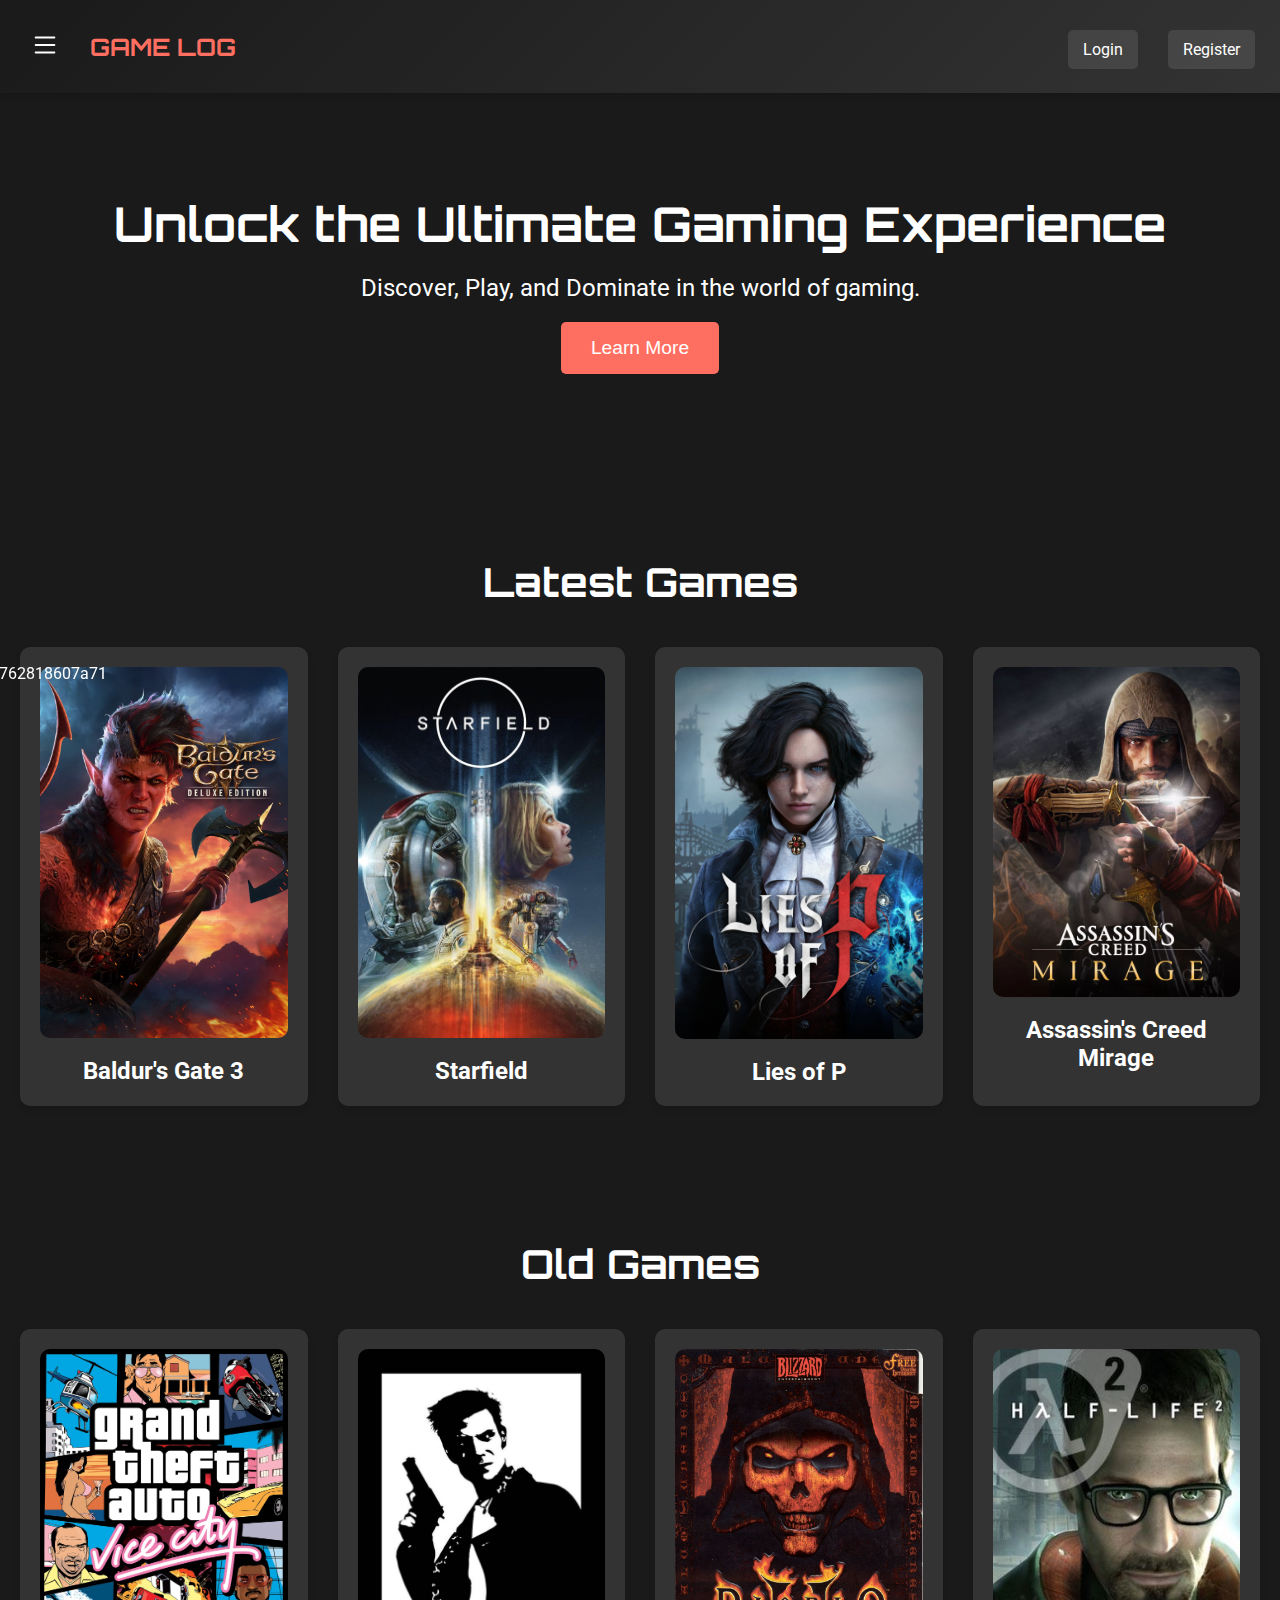
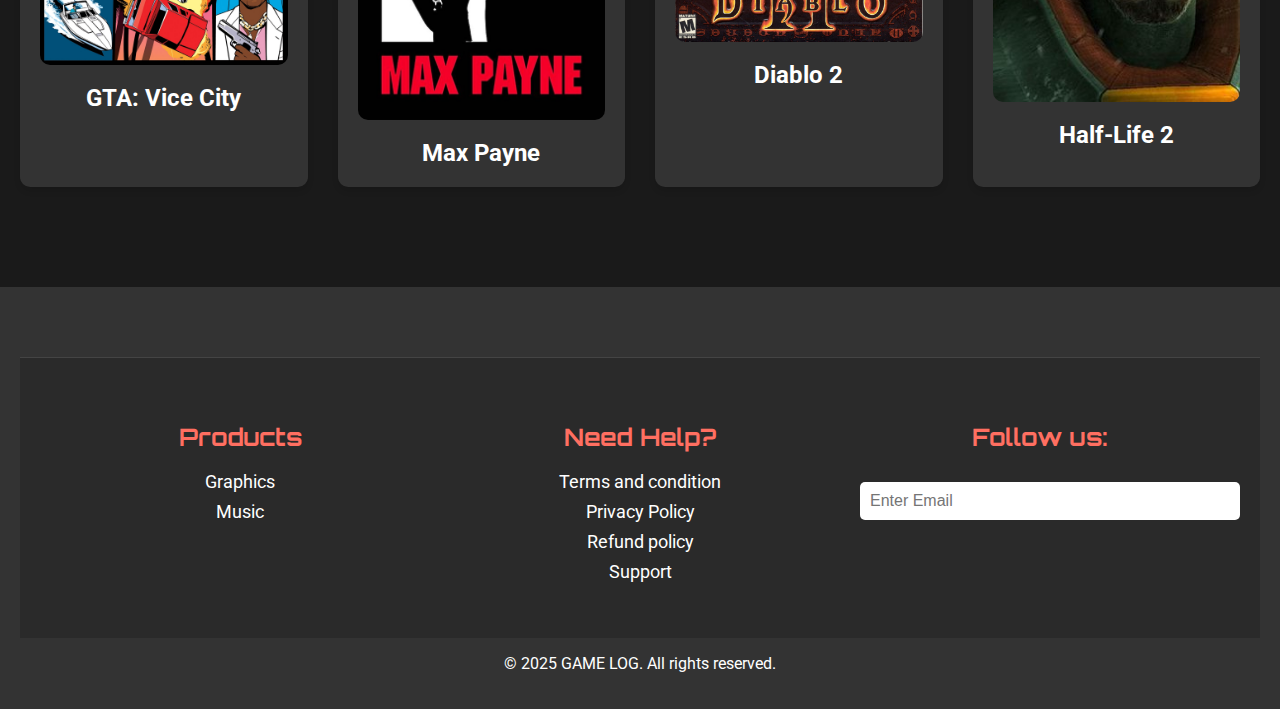
==== commit 24760e6d: "Merge branch 'main' of https://github.com/OrazKhairulla/Online-Gaming-Marketplace" ====
--- a/FrontEnd/public/index.html
+++ b/FrontEnd/public/index.html
@@ -5,110 +5,115 @@
     <meta name="viewport" content="width=device-width, initial-scale=1.0">
     <title>Game Log</title>
     <link rel="icon" type="image/x-icon" href="/FrontEnd/public/images/favicon.ico">
-    <link rel="stylesheet" href="/FrontEnd/views/layout.css"> <!----  layout.css ПЕРВЫМ -->
     <link rel="stylesheet" href="/FrontEnd/views/styles.css">
     <link href="https://fonts.googleapis.com/css2?family=Orbitron:wght@400;700&family=Roboto:wght@300;400;700&display=swap" rel="stylesheet">
 </head>
 <body>
     <header>
-        <button class="header__menu-toggle" id="menuToggle" aria-label="Toggle Navigation Menu">
+        <button class="menu-toggle" id="menuToggle" aria-label="Toggle Navigation Menu">
             <svg xmlns="http://www.w3.org/2000/svg" width="30" height="30" fill="currentColor" class="bi bi-list" viewBox="0 0 16 16">
                 <path fill-rule="evenodd" d="M2.5 12a.5.5 0 0 1 .5-.5h10a.5.5 0 0 1 0 1H3a.5.5 0 0 1-.5-.5zm0-4a.5.5 0 0 1 .5-.5h10a.5.5 0 0 1 0 1H3a.5.5 0 0 1-.5-.5zm0-4a.5.5 0 0 1 .5-.5h10a.5.5 0 0 1 0 1H3a.5.5 0 0 1-.5-.5z"/>
             </svg>
         </button>
-        <nav class = "header__nav">
-            <a href="/FrontEnd/public/index.html" class="header__logo">GAME LOG</a>
-            <ul id="user-nav" class = "header__nav-list">
-                <li id="login-button" class = "header__nav-item"><a href="/FrontEnd/public/login.html" class = "header__nav-link">Login</a></li>
-                <li id="register-button" class = "header__nav-item"><a href="/FrontEnd/public/register.html" class = "header__nav-link">Register</a></li>
+        <nav>
+            <a href="/FrontEnd/public/index.html" class="logo">GAME LOG</a>
+            <ul id="user-nav">
+                <li id="login-button"><a href="/FrontEnd/public/login.html">Login</a></li>
+                <li id="register-button"><a href="/FrontEnd/public/register.html">Register</a></li>
             </ul>
         </nav>
     </header>
 
     <!-- Sidebar -->
     <aside class="sidebar" id="sidebar">
+<<<<<<< HEAD
         <ul class = "sidebar__list">
             <li class = "sidebar__item"><a href="/FrontEnd/public/index.html" class = "sidebar__link">Home</a></li>
             <li class = "sidebar__item"><a href="/FrontEnd/public/allgames.html" class = "sidebar__link">All Games</a></li>
             <li class = "sidebar__item"><a href="/FrontEnd/public/cart.html" class = "sidebar__link">Cart</a></li>
             <li class = "sidebar__item"><a href="/FrontEnd/public/order.html" class = "sidebar__link">Orders</a></li>
             <li class = "sidebar__item"><a href="/FrontEnd/public/library.html" class = "sidebar__link">Your Account</a></li>
+=======
+        <ul>
+            <li><a href="/FrontEnd/public/index.html">Home</a></li>
+            <li><a href="/FrontEnd/public/allgames.html">All Games</a></li>
+            <li><a href="/FrontEnd/public/cart.html">Cart</a></li>
+            <li><a href="/FrontEnd/public/library.html">Your Account</a></li>
+>>>>>>> 59726b76b587ebe058842bc02b5a762818607a71
         </ul>
     </aside>
 
-    <div class="container">
-      <div class="hero">
-          <h1>Unlock the Ultimate Gaming Experience</h1>
-          <p>Discover, Play, and Dominate in the world of gaming.</p>
-          <button>Learn More</button>
-      </div>
-
-      <section class="latest-games">
-          <h2>Latest Games</h2>
-          <div class="games-grid latest-games__games-grid">
-              <div class="game-card latest-games__game-card">
-                  <img src="/FrontEnd/images/Baldur's Gate 3.avif" alt="Baldur's Gate 3">
-                  <h3>Baldur's Gate 3</h3>
-              </div>
-              <div class="game-card latest-games__game-card">
-                  <img src="/FrontEnd/images/Starfield.jpg" alt="Starfield">
-                  <h3>Starfield</h3>
-              </div>
-              <div class="game-card latest-games__game-card">
-                  <img src="/FrontEnd/images/Lies_of_P_logo.jpeg" alt="Lies of P">
-                  <h3>Lies of P</h3>
-              </div>
-              <div class="game-card latest-games__game-card">
-                  <img src="/FrontEnd/images/AC_mirage.webp" alt="Assassin's Creed Mirage">
-                  <h3>Assassin's Creed Mirage</h3>
-              </div>
-          </div>
-      </section>
-
-      <section class="old-games">
-          <h2>Old Games</h2>
-          <div class="games-grid old-games__games-grid">
-              <div class="game-card old-games__game-card">
-                  <img src="/FrontEnd/images/GTA-VC.jpg" alt="GTA: Vice City">
-                  <h3>GTA: Vice City</h3>
-              </div>
-              <div class="game-card old-games__game-card">
-                  <img src="/FrontEnd/images/Max Payne.jpg" alt="Max Payne">
-                  <h3>Max Payne</h3>
-              </div>
-              <div class="game-card old-games__game-card">
-                  <img src="/FrontEnd/images/diablo2.jpg" alt="Diablo 2">
-                  <h3>Diablo 2</h3>
-              </div>
-              <div class="game-card old-games__game-card">
-                  <img src="/FrontEnd/images/HL2.jpg" alt="Half-Life 2">
-                  <h3>Half-Life 2</h3>
-              </div>
-          </div>
-      </section>
+    <div class="hero">
+        <h1>Unlock the Ultimate Gaming Experience</h1>
+        <p>Discover, Play, and Dominate in the world of gaming.</p>
+        <button>Learn More</button>
     </div>
 
+    <section class="latest-games">
+        <h2>Latest Games</h2>
+        <div class="games-grid">
+            <div class="game-card">
+                <img src="/FrontEnd/images/Baldur's Gate 3.avif" alt="Baldur's Gate 3">
+                <h3>Baldur's Gate 3</h3>
+            </div>
+            <div class="game-card">
+                <img src="/FrontEnd/images/Starfield.jpg" alt="Starfield">
+                <h3>Starfield</h3>
+            </div>
+            <div class="game-card">
+                <img src="/FrontEnd/images/Lies_of_P_logo.jpeg" alt="Lies of P">
+                <h3>Lies of P</h3>
+            </div>
+            <div class="game-card">
+                <img src="/FrontEnd/images/AC_mirage.webp" alt="Assassin's Creed Mirage">
+                <h3>Assassin's Creed Mirage</h3>
+            </div>
+        </div>
+    </section>
+
+    <section class="old-games">
+        <h2>Old Games</h2>
+        <div class="games-grid">
+            <div class="game-card">
+                <img src="/FrontEnd/images/GTA-VC.jpg" alt="GTA: Vice City">
+                <h3>GTA: Vice City</h3>
+            </div>
+            <div class="game-card">
+                <img src="/FrontEnd/images/Max Payne.jpg" alt="Max Payne">
+                <h3>Max Payne</h3>
+            </div>
+            <div class="game-card">
+                <img src="/FrontEnd/images/diablo2.jpg" alt="Diablo 2">
+                <h3>Diablo 2</h3>
+            </div>
+            <div class="game-card">
+                <img src="/FrontEnd/images/HL2.jpg" alt="Half-Life 2">
+                <h3>Half-Life 2</h3>
+            </div>
+        </div>
+    </section>
+
     <footer>
-        <div class="footer-menu footer__menu">
-            <div class="footer-column footer__column">
+        <div class="footer-menu">
+            <div class="footer-column">
                 <h3>Products</h3>
                 <ul>
                     <li><a href="#">Graphics</a></li>
                     <li><a href="#">Music</a></li>
                 </ul>
             </div>
-            <div class="footer-column footer__column">
+            <div class="footer-column">
                 <h3>Need Help?</h3>
-                <ul class = "footer__list">
-                    <li class = "footer__item"><a href="#" class = "footer__link">Terms and condition</a></li>
-                    <li class = "footer__item"><a href="#" class = "footer__link">Privacy Policy</a></li>
-                    <li class = "footer__item"><a href="#" class = "footer__link">Refund policy</a></li>
-                    <li class = "footer__item"><a href="#" class = "footer__link">Support</a></li>
+                <ul>
+                    <li><a href="#">Terms and condition</a></li>
+                    <li><a href="#">Privacy Policy</a></li>
+                    <li><a href="#">Refund policy</a></li>
+                    <li><a href="#">Support</a></li>
                 </ul>
             </div>
-            <div class="footer-column footer__column">
+            <div class="footer-column">
                 <h3>Follow us:</h3>
-                <input type="email" placeholder="Enter Email" class = "footer__input">
+                <input type="email" placeholder="Enter Email">
             </div>
         </div>
         <p>© 2025 GAME LOG. All rights reserved.</p>
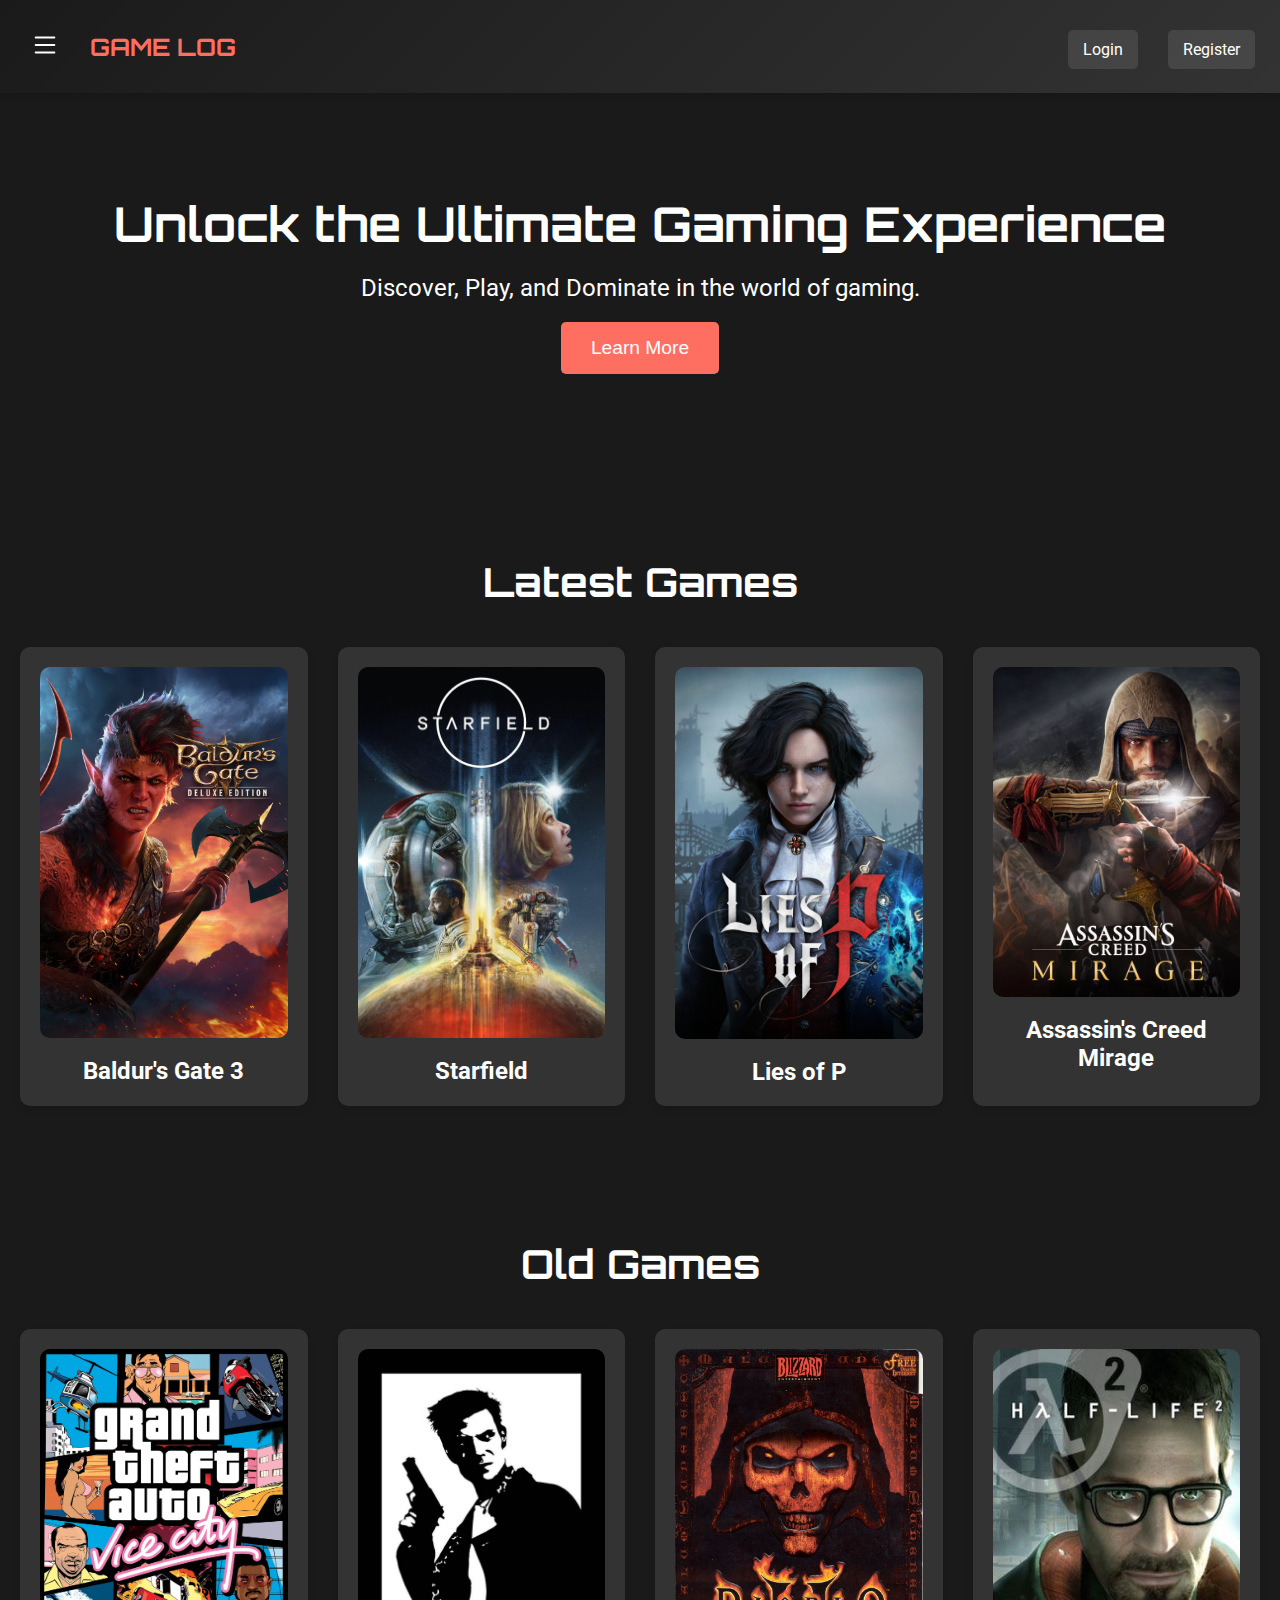
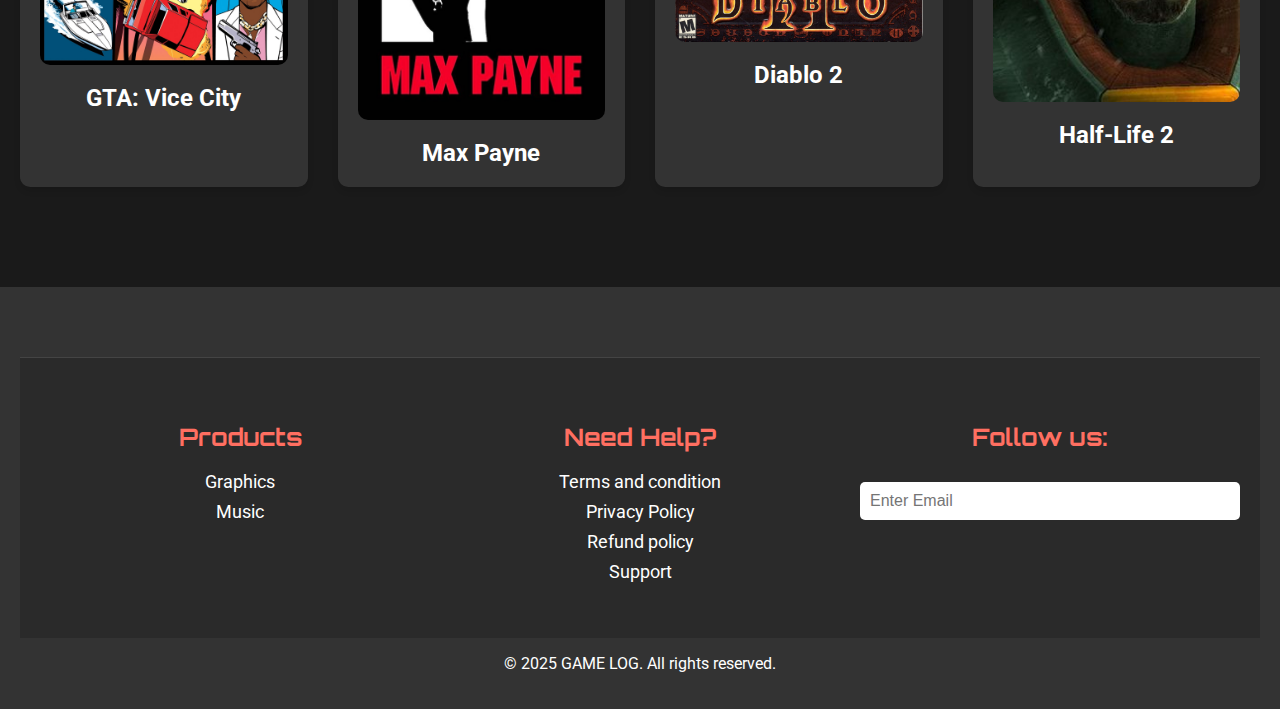
==== commit f3ed0d8f: "short fix" ====
--- a/FrontEnd/public/index.html
+++ b/FrontEnd/public/index.html
@@ -26,20 +26,12 @@
 
     <!-- Sidebar -->
     <aside class="sidebar" id="sidebar">
-<<<<<<< HEAD
         <ul class = "sidebar__list">
             <li class = "sidebar__item"><a href="/FrontEnd/public/index.html" class = "sidebar__link">Home</a></li>
             <li class = "sidebar__item"><a href="/FrontEnd/public/allgames.html" class = "sidebar__link">All Games</a></li>
             <li class = "sidebar__item"><a href="/FrontEnd/public/cart.html" class = "sidebar__link">Cart</a></li>
             <li class = "sidebar__item"><a href="/FrontEnd/public/order.html" class = "sidebar__link">Orders</a></li>
             <li class = "sidebar__item"><a href="/FrontEnd/public/library.html" class = "sidebar__link">Your Account</a></li>
-=======
-        <ul>
-            <li><a href="/FrontEnd/public/index.html">Home</a></li>
-            <li><a href="/FrontEnd/public/allgames.html">All Games</a></li>
-            <li><a href="/FrontEnd/public/cart.html">Cart</a></li>
-            <li><a href="/FrontEnd/public/library.html">Your Account</a></li>
->>>>>>> 59726b76b587ebe058842bc02b5a762818607a71
         </ul>
     </aside>
 
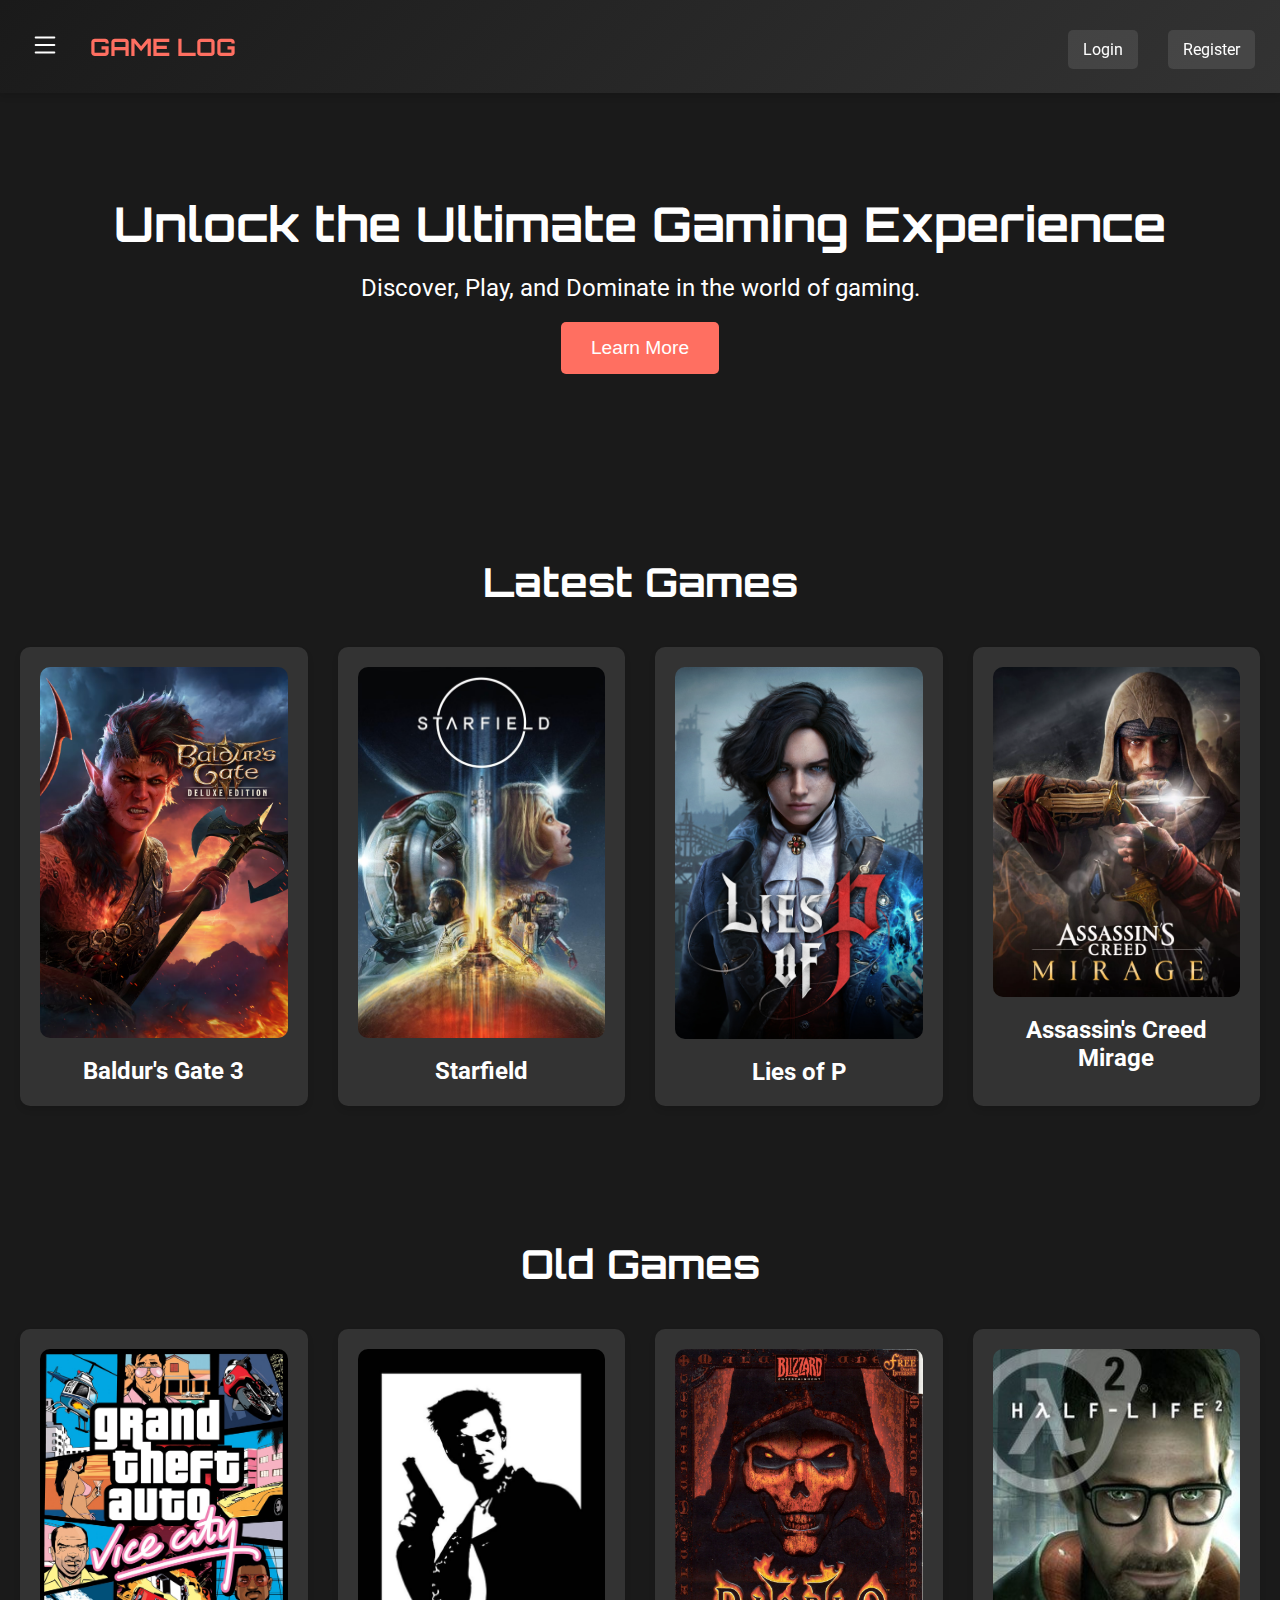
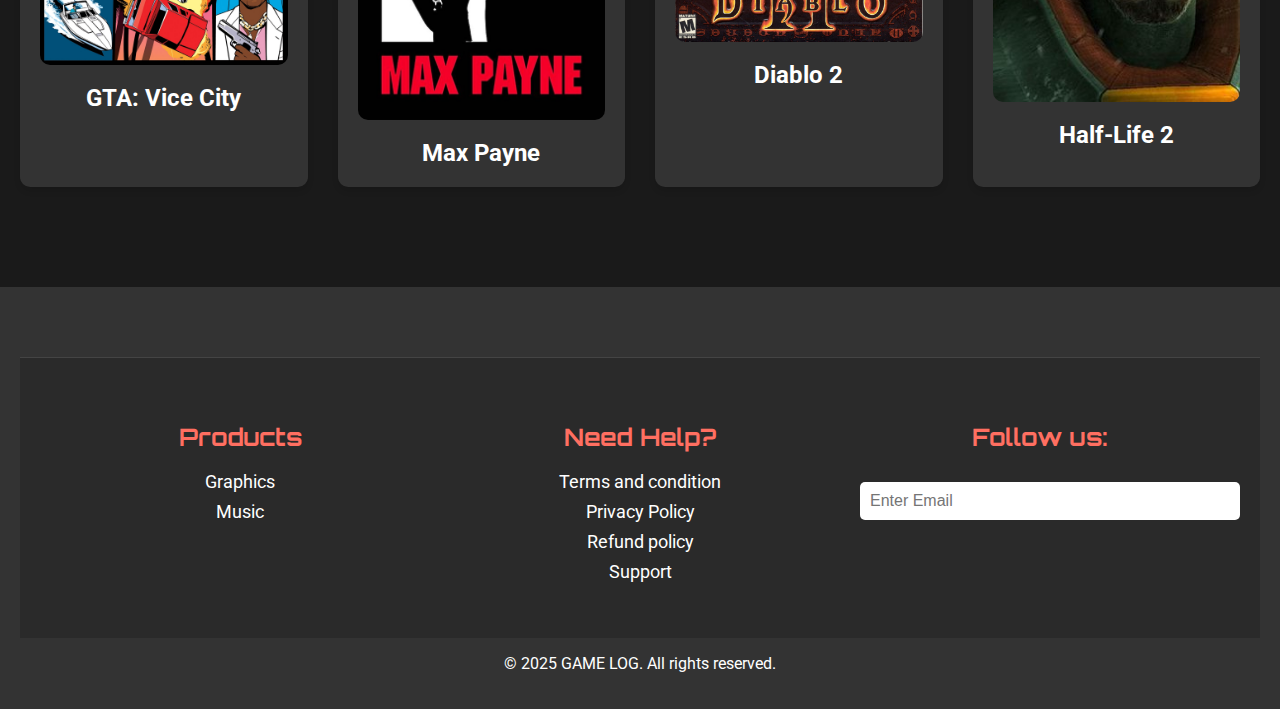
==== commit f3358170: "fixes" ====
--- a/FrontEnd/public/index.html
+++ b/FrontEnd/public/index.html
@@ -27,11 +27,11 @@
     <!-- Sidebar -->
     <aside class="sidebar" id="sidebar">
         <ul class = "sidebar__list">
-            <li class = "sidebar__item"><a href="/FrontEnd/public/index.html" class = "sidebar__link">Home</a></li>
-            <li class = "sidebar__item"><a href="/FrontEnd/public/allgames.html" class = "sidebar__link">All Games</a></li>
-            <li class = "sidebar__item"><a href="/FrontEnd/public/cart.html" class = "sidebar__link">Cart</a></li>
-            <li class = "sidebar__item"><a href="/FrontEnd/public/order.html" class = "sidebar__link">Orders</a></li>
-            <li class = "sidebar__item"><a href="/FrontEnd/public/library.html" class = "sidebar__link">Your Account</a></li>
+            <li><a href="/FrontEnd/public/index.html">Home</a></li>
+            <li><a href="/FrontEnd/public/allgames.html">All Games</a></li>
+            <li><a href="/FrontEnd/public/cart.html">Cart</a></li>
+            <li><a href="/FrontEnd/public/order.html">Orders</a></li>
+            <li><a href="/FrontEnd/public/library.html">Your Account</a></li>
         </ul>
     </aside>
 
--- a/FrontEnd/views/styles.css
+++ b/FrontEnd/views/styles.css
@@ -1,3 +1,5 @@
+/* styles.css */
+
 /* Global styles */
 body {
     font-family: 'Roboto', sans-serif;
@@ -7,14 +9,18 @@
     color: #fff;
 }
 
+/* ИЗМЕНЕНО: Сделан header липким */
 header {
     background: linear-gradient(135deg, #1a1a1a, #333);
     padding: 20px;
     box-shadow: 0 4px 6px rgba(0, 0, 0, 0.1);
-    position: relative;
+    /* position: relative;  <-  Это больше не нужно */
     display: flex;
     justify-content: space-between;
     align-items: center;
+    position: sticky; /*  Вот и всё! */
+    top: 0; /*  Прилипает к верху экрана */
+    z-index: 100; /*  Чтобы header был поверх другого контента */
 }
 
 
